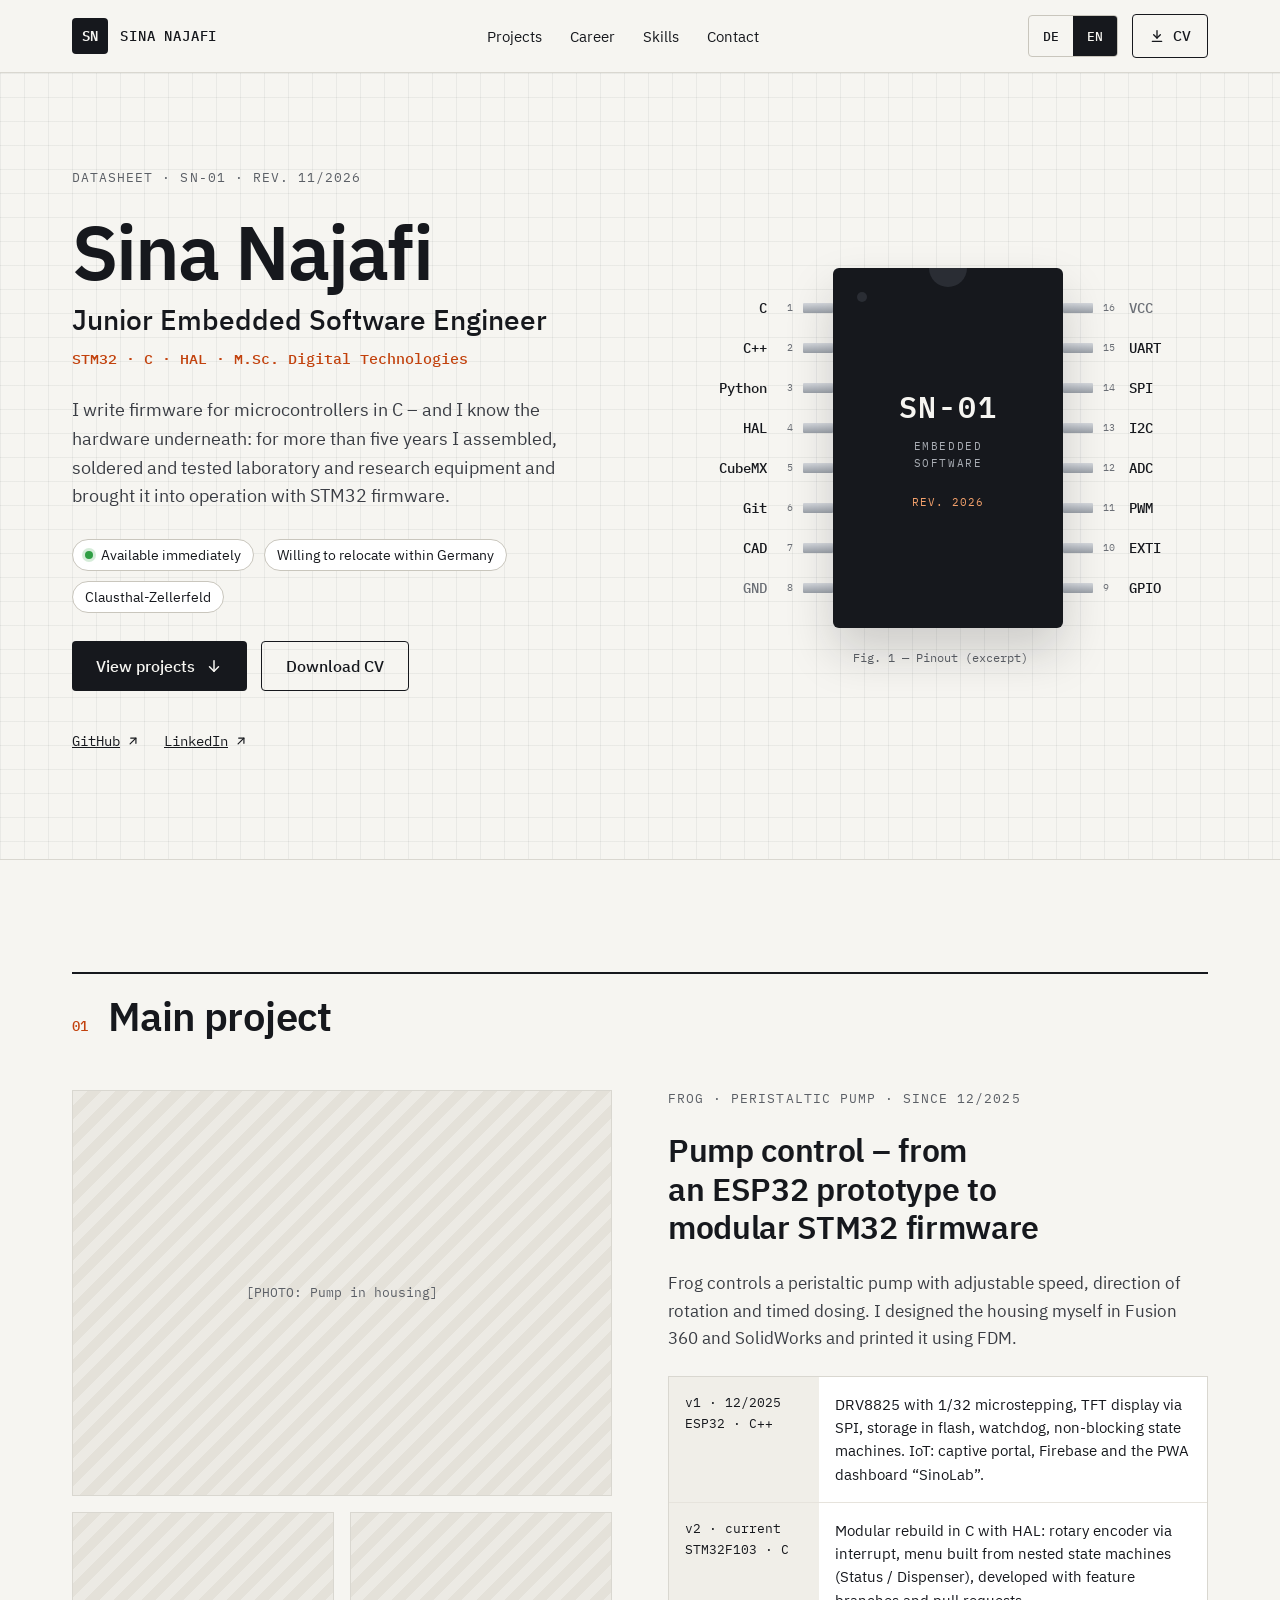
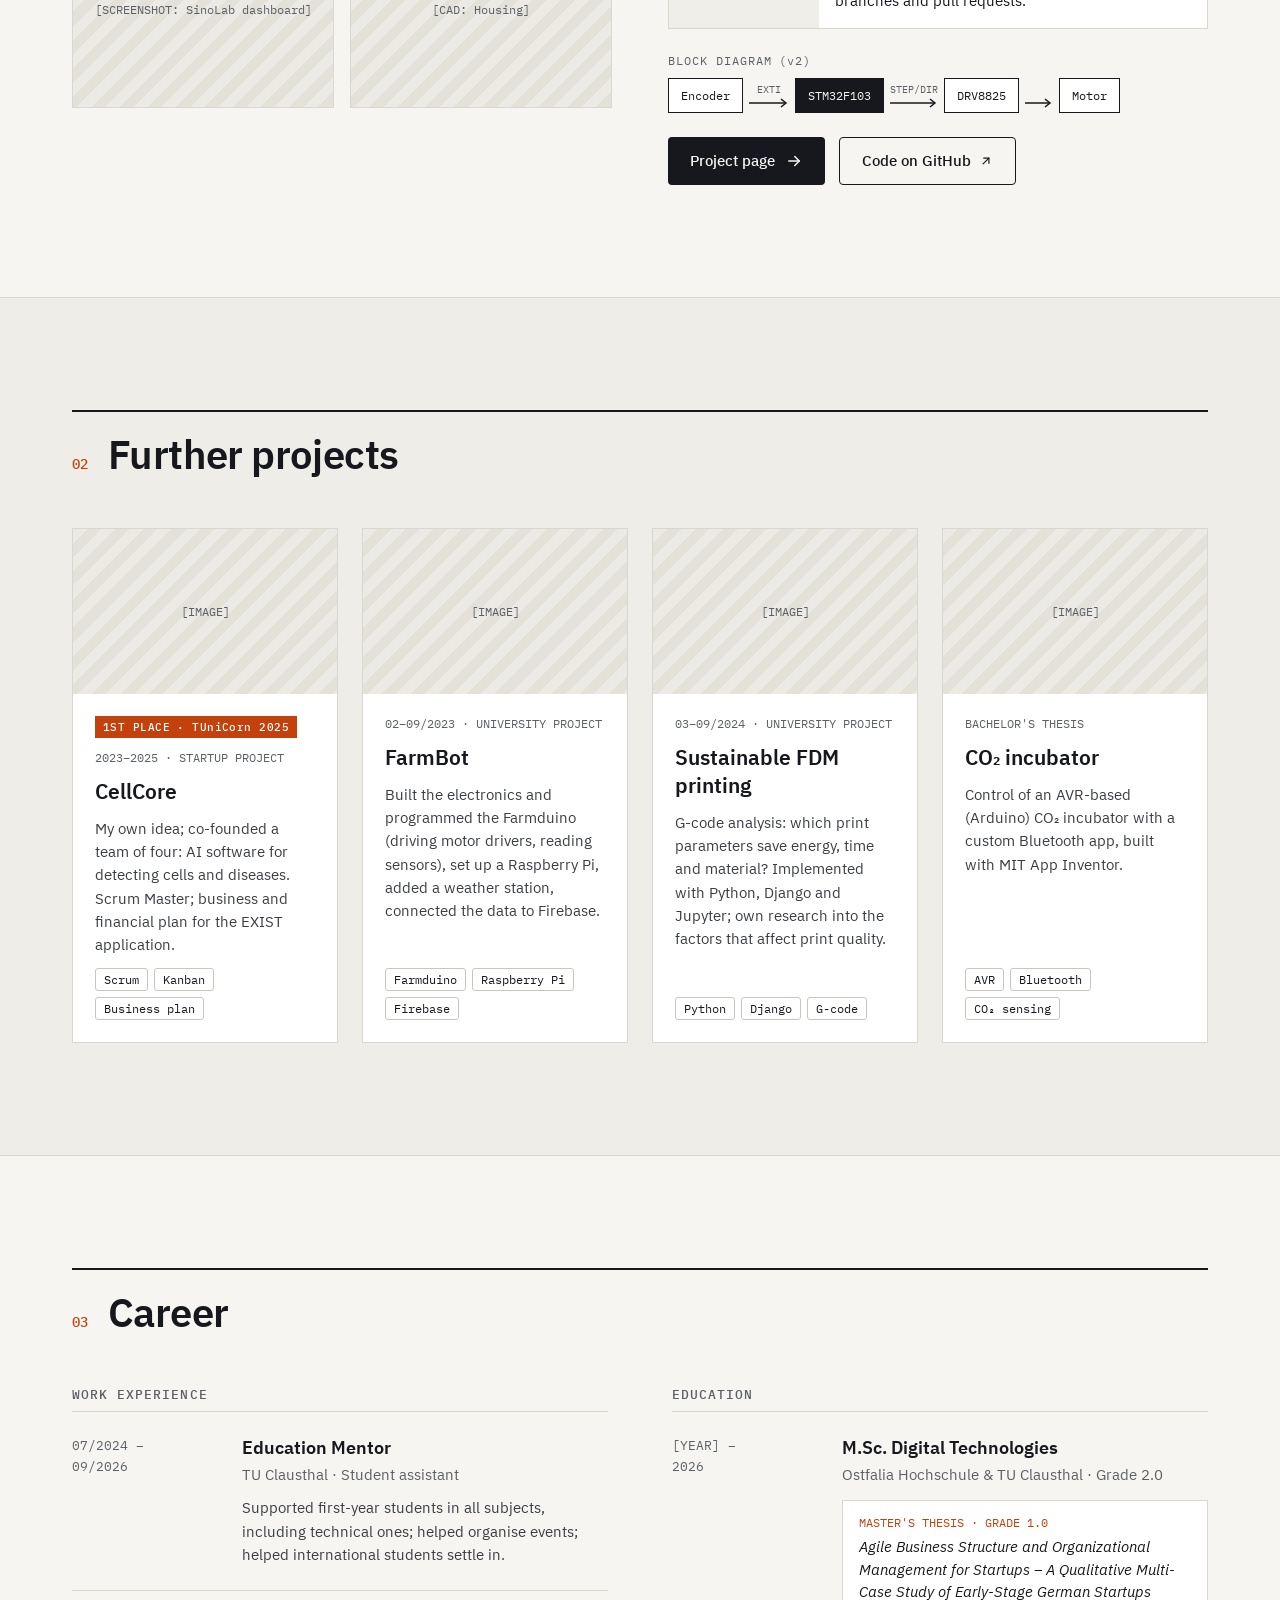
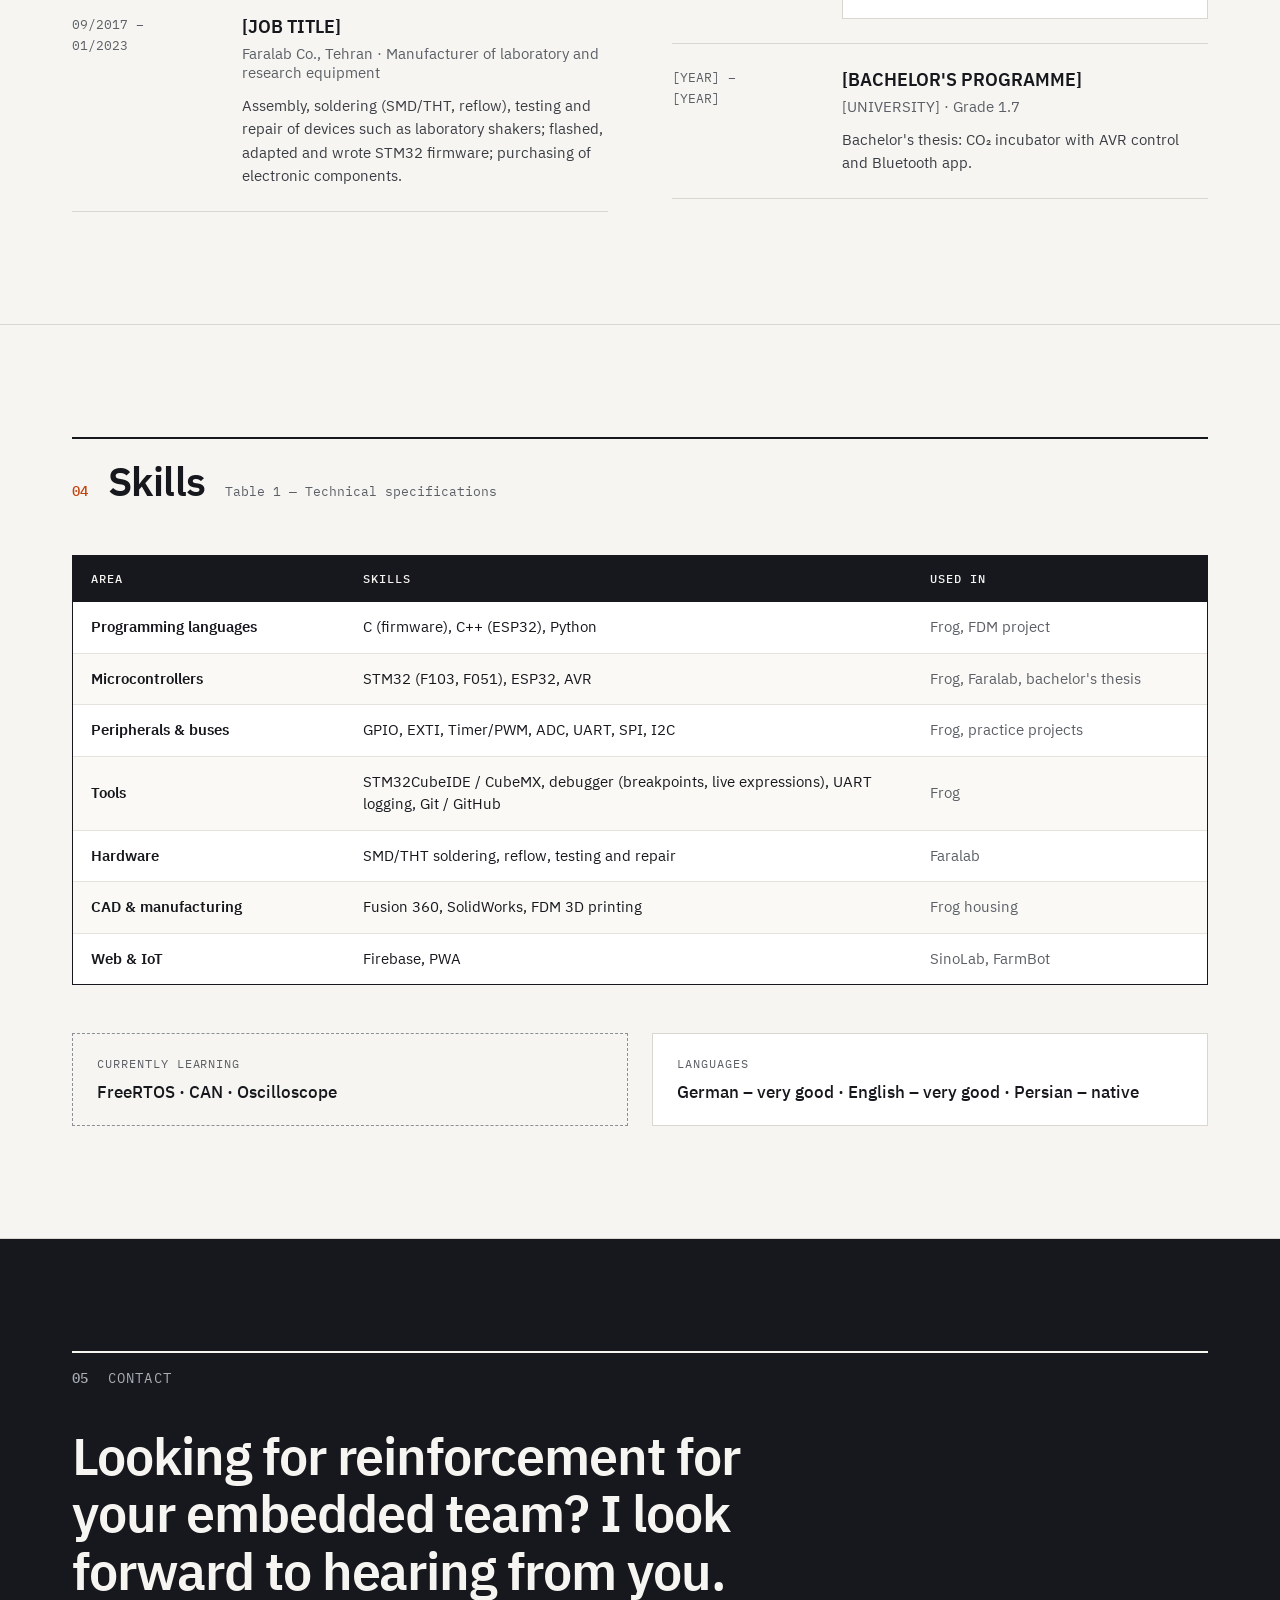
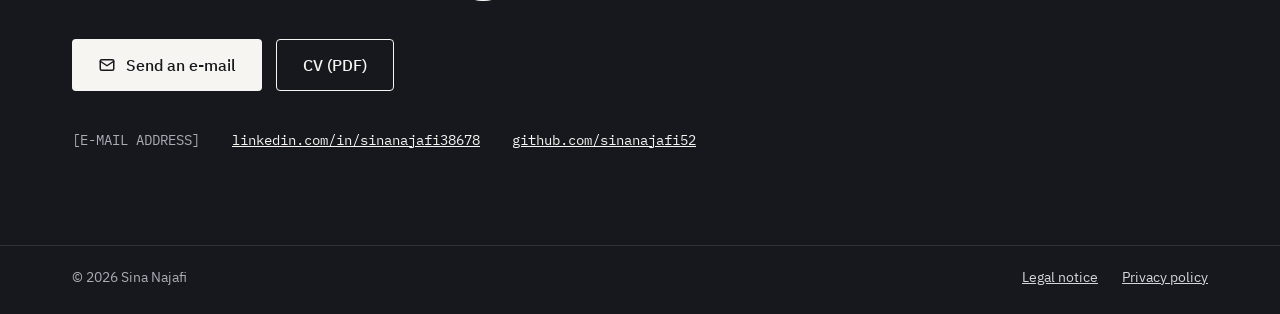
==== en/index.html @ 91f8c024 "Add English home page" ====
<!doctype html>
<html lang="en">
<head>
<meta charset="utf-8">
<meta name="viewport" content="width=device-width, initial-scale=1">
<title>Sina Najafi – Junior Embedded Software Engineer</title>
<meta name="description" content="Sina Najafi, Junior Embedded Software Engineer: firmware for STM32 microcontrollers in C, with more than five years of hands-on experience assembling, soldering and commissioning laboratory and research equipment.">

<!-- Language versions -->
<link rel="alternate" hreflang="de" href="../index.html">
<link rel="alternate" hreflang="en" href="index.html">
<link rel="alternate" hreflang="x-default" href="../index.html">

<!-- Preview when the link is shared (LinkedIn, messengers) -->
<meta property="og:type" content="website">
<meta property="og:locale" content="en_GB">
<meta property="og:locale:alternate" content="de_DE">
<meta property="og:title" content="Sina Najafi – Junior Embedded Software Engineer">
<meta property="og:description" content="Firmware for STM32 microcontrollers in C – and the hardware underneath.">

<link rel="icon" href="../assets/img/favicon.svg" type="image/svg+xml">
<link rel="preload" href="../assets/fonts/IBMPlexSans-Regular.woff2" as="font" type="font/woff2" crossorigin>
<link rel="preload" href="../assets/fonts/IBMPlexMono-Medium.woff2" as="font" type="font/woff2" crossorigin>
<link rel="stylesheet" href="../assets/css/style.css">
<script src="../assets/js/main.js" defer></script>
</head>
<body>

<a class="skip-link" href="#content">Skip to content</a>

<!-- ===================== HEADER ===================== -->
<header class="site-header">
  <div class="container site-header__inner">
    <a class="brand" href="#top">
      <span class="brand__mark" aria-hidden="true">SN</span>
      <span class="brand__name">SINA NAJAFI</span>
    </a>

    <nav class="main-nav" id="main-nav" aria-label="Main navigation">
      <a href="#projects">Projects</a>
      <a href="#career">Career</a>
      <a href="#skills">Skills</a>
      <a href="#contact">Contact</a>
      <a class="main-nav__cv" href="../assets/cv/Lebenslauf_Sina_Najafi.pdf" type="application/pdf">
        <svg aria-hidden="true" width="16" height="16" viewBox="0 0 24 24" fill="none" stroke="currentColor" stroke-width="2" stroke-linecap="round" stroke-linejoin="round"><path d="M12 4v11"/><path d="M7 10l5 5 5-5"/><path d="M5 20h14"/></svg>
        CV
      </a>
    </nav>

    <div class="header-actions">
      <div class="lang-switch" role="group" aria-label="Choose language">
        <a href="../index.html" hreflang="de" lang="de" aria-label="Sprache: Deutsch">DE</a>
        <a href="index.html" hreflang="en" lang="en" aria-current="page" aria-label="Language: English">EN</a>
      </div>
      <a class="btn btn--outline btn--sm header-cv" href="../assets/cv/Lebenslauf_Sina_Najafi.pdf" type="application/pdf">
        <svg aria-hidden="true" width="16" height="16" viewBox="0 0 24 24" fill="none" stroke="currentColor" stroke-width="2" stroke-linecap="round" stroke-linejoin="round"><path d="M12 4v11"/><path d="M7 10l5 5 5-5"/><path d="M5 20h14"/></svg>
        CV
      </a>
      <button class="menu-toggle" type="button" aria-expanded="false" aria-controls="main-nav" aria-label="Open menu" data-label-open="Open menu" data-label-close="Close menu">
        <svg class="icon-open" aria-hidden="true" width="20" height="20" viewBox="0 0 24 24" fill="none" stroke="currentColor" stroke-width="2" stroke-linecap="round"><path d="M4 7h16"/><path d="M4 12h16"/><path d="M4 17h16"/></svg>
        <svg class="icon-close" aria-hidden="true" width="20" height="20" viewBox="0 0 24 24" fill="none" stroke="currentColor" stroke-width="2" stroke-linecap="round"><path d="M6 6l12 12"/><path d="M18 6L6 18"/></svg>
      </button>
    </div>
  </div>
</header>

<main id="content">

<!-- ===================== HERO ===================== -->
<section class="hero paper-grid" id="top" aria-labelledby="hero-name">
  <div class="container hero__inner">
    <div class="hero__text">
      <p class="eyebrow">DATASHEET · SN-01 · REV. 11/2026</p>
      <div class="hero__titles">
        <h1 class="hero__name" id="hero-name">Sina Najafi</h1>
        <p class="hero__role">Junior Embedded Software Engineer</p>
        <p class="hero__stack">STM32 · C · HAL · M.Sc. Digital Technologies</p>
      </div>
      <p class="hero__lead">I write firmware for microcontrollers in C – and I know the hardware underneath: for more than five years I assembled, soldered and tested laboratory and research equipment and brought it into operation with STM32 firmware.</p>

      <ul class="pills">
        <li class="pill"><span class="status-dot" aria-hidden="true"></span>Available immediately</li>
        <li class="pill">Willing to relocate within Germany</li>
        <li class="pill pill--desktop">Clausthal-Zellerfeld</li>
      </ul>

      <div class="btn-row">
        <a class="btn btn--primary" href="#projects">
          View projects
          <svg aria-hidden="true" width="18" height="18" viewBox="0 0 24 24" fill="none" stroke="currentColor" stroke-width="2" stroke-linecap="round" stroke-linejoin="round"><path d="M12 5v14"/><path d="M6 13l6 6 6-6"/></svg>
        </a>
        <a class="btn btn--outline" href="../assets/cv/Lebenslauf_Sina_Najafi.pdf" type="application/pdf">Download CV</a>
      </div>

      <div class="social-links">
        <a href="https://github.com/sinanajafi52">
          GitHub
          <svg aria-hidden="true" width="14" height="14" viewBox="0 0 24 24" fill="none" stroke="currentColor" stroke-width="2" stroke-linecap="round" stroke-linejoin="round"><path d="M7 17L17 7"/><path d="M8 7h9v9"/></svg>
        </a>
        <a href="https://www.linkedin.com/in/sinanajafi38678">
          LinkedIn
          <svg aria-hidden="true" width="14" height="14" viewBox="0 0 24 24" fill="none" stroke="currentColor" stroke-width="2" stroke-linecap="round" stroke-linejoin="round"><path d="M7 17L17 7"/><path d="M8 7h9v9"/></svg>
        </a>
      </div>
    </div>

    <!-- Chip pinout: skills drawn as the pins of a 16-pin DIP chip.
         Left side pins 1-8 (top to bottom), right side pins 16-9 (top to bottom). -->
    <figure class="chip-figure">
      <div class="chip" role="img" aria-label="Skills shown as the pinout of a chip: C, C++, Python, HAL, CubeMX, Git, CAD as well as UART, SPI, I2C, ADC, PWM, EXTI, GPIO">
        <div class="chip__pins chip__pins--left">
          <div class="pin"><span class="pin__label">C</span><span class="pin__num">1</span><span class="pin__leg"></span></div>
          <div class="pin"><span class="pin__label">C++</span><span class="pin__num">2</span><span class="pin__leg"></span></div>
          <div class="pin"><span class="pin__label">Python</span><span class="pin__num">3</span><span class="pin__leg"></span></div>
          <div class="pin"><span class="pin__label">HAL</span><span class="pin__num">4</span><span class="pin__leg"></span></div>
          <div class="pin"><span class="pin__label">CubeMX</span><span class="pin__num">5</span><span class="pin__leg"></span></div>
          <div class="pin"><span class="pin__label">Git</span><span class="pin__num">6</span><span class="pin__leg"></span></div>
          <div class="pin"><span class="pin__label">CAD</span><span class="pin__num">7</span><span class="pin__leg"></span></div>
          <div class="pin"><span class="pin__label pin__label--power">GND</span><span class="pin__num">8</span><span class="pin__leg"></span></div>
        </div>

        <div class="chip__body">
          <span class="chip__notch"></span>
          <span class="chip__dot"></span>
          <span class="chip__name">SN-01</span>
          <span class="chip__sub">EMBEDDED<br>SOFTWARE</span>
          <span class="chip__rev">REV. 2026</span>
        </div>

        <div class="chip__pins chip__pins--right">
          <div class="pin"><span class="pin__leg"></span><span class="pin__num">16</span><span class="pin__label pin__label--power">VCC</span></div>
          <div class="pin"><span class="pin__leg"></span><span class="pin__num">15</span><span class="pin__label">UART</span></div>
          <div class="pin"><span class="pin__leg"></span><span class="pin__num">14</span><span class="pin__label">SPI</span></div>
          <div class="pin"><span class="pin__leg"></span><span class="pin__num">13</span><span class="pin__label">I2C</span></div>
          <div class="pin"><span class="pin__leg"></span><span class="pin__num">12</span><span class="pin__label">ADC</span></div>
          <div class="pin"><span class="pin__leg"></span><span class="pin__num">11</span><span class="pin__label">PWM</span></div>
          <div class="pin"><span class="pin__leg"></span><span class="pin__num">10</span><span class="pin__label">EXTI</span></div>
          <div class="pin"><span class="pin__leg"></span><span class="pin__num">9</span><span class="pin__label">GPIO</span></div>
        </div>
      </div>
      <figcaption>Fig. 1 — Pinout (excerpt)</figcaption>
    </figure>
  </div>
</section>

<!-- ===================== 01 MAIN PROJECT ===================== -->
<section class="section" id="projects" aria-labelledby="h-main-project">
  <div class="container section__inner">
    <div class="section-head">
      <span class="section-head__num">01</span>
      <h2 class="section-head__title" id="h-main-project">Main project</h2>
    </div>

    <div class="feature">
      <div class="feature__media">
        <!-- Replace with <img src="../assets/img/frog-front.jpg" alt="..."> when the photo exists -->
        <div class="placeholder feature__photo" role="img" aria-label="Placeholder for a photo of the pump in its 3D-printed housing">[PHOTO: Pump in housing]</div>
        <div class="feature__thumbs">
          <div class="placeholder feature__thumb" role="img" aria-label="Placeholder for a screenshot of the SinoLab dashboard">[SCREENSHOT: SinoLab dashboard]</div>
          <div class="placeholder feature__thumb" role="img" aria-label="Placeholder for a CAD rendering of the housing">[CAD: Housing]</div>
        </div>
      </div>

      <div class="feature__body">
        <p class="eyebrow">FROG · PERISTALTIC PUMP · SINCE 12/2025</p>
        <h3 class="feature__title">Pump control – from an ESP32 prototype to modular STM32 firmware</h3>
        <p class="feature__text">Frog controls a peristaltic pump with adjustable speed, direction of rotation and timed dosing. I designed the housing myself in Fusion 360 and SolidWorks and printed it using FDM.</p>

        <dl class="spec">
          <div class="spec__row">
            <dt>v1 · 12/2025<br>ESP32 · C++</dt>
            <dd>DRV8825 with 1/32 microstepping, TFT display via SPI, storage in flash, watchdog, non-blocking state machines. IoT: captive portal, Firebase and the PWA dashboard “SinoLab”.</dd>
          </div>
          <div class="spec__row">
            <dt>v2 · current<br>STM32F103 · C</dt>
            <dd>Modular rebuild in C with HAL: rotary encoder via interrupt, menu built from nested state machines (Status / Dispenser), developed with feature branches and pull requests.</dd>
          </div>
        </dl>

        <div class="block-diagram">
          <span class="block-diagram__label">BLOCK DIAGRAM (v2)</span>
          <div class="block-diagram__flow">
            <span class="block">Encoder</span>
            <span class="signal">EXTI<svg aria-hidden="true" width="40" height="10" viewBox="0 0 40 10"><path d="M0 5h36" stroke="#16181D" stroke-width="1.5"/><path d="M32 1l5 4-5 4" fill="none" stroke="#16181D" stroke-width="1.5"/></svg></span>
            <span class="block block--mcu">STM32F103</span>
            <span class="signal">STEP/DIR<svg aria-hidden="true" width="48" height="10" viewBox="0 0 48 10"><path d="M0 5h44" stroke="#16181D" stroke-width="1.5"/><path d="M40 1l5 4-5 4" fill="none" stroke="#16181D" stroke-width="1.5"/></svg></span>
            <span class="block">DRV8825</span>
            <span class="signal">&#160;<svg aria-hidden="true" width="28" height="10" viewBox="0 0 28 10"><path d="M0 5h24" stroke="#16181D" stroke-width="1.5"/><path d="M20 1l5 4-5 4" fill="none" stroke="#16181D" stroke-width="1.5"/></svg></span>
            <span class="block">Motor</span>
          </div>
        </div>

        <div class="btn-row">
          <a class="btn btn--primary btn--md" href="projects/frog.html">
            Project page
            <svg aria-hidden="true" width="18" height="18" viewBox="0 0 24 24" fill="none" stroke="currentColor" stroke-width="2" stroke-linecap="round" stroke-linejoin="round"><path d="M5 12h14"/><path d="M13 6l6 6-6 6"/></svg>
          </a>
          <a class="btn btn--outline btn--md" href="https://github.com/sinanajafi52">
            Code on GitHub
            <svg aria-hidden="true" width="14" height="14" viewBox="0 0 24 24" fill="none" stroke="currentColor" stroke-width="2" stroke-linecap="round" stroke-linejoin="round"><path d="M7 17L17 7"/><path d="M8 7h9v9"/></svg>
          </a>
        </div>
      </div>
    </div>
  </div>
</section>

<!-- ===================== 02 FURTHER PROJECTS ===================== -->
<section class="section section--alt" id="further-projects" aria-labelledby="h-further">
  <div class="container section__inner">
    <div class="section-head">
      <span class="section-head__num">02</span>
      <h2 class="section-head__title" id="h-further">Further projects</h2>
    </div>

    <div class="cards">
      <article class="card">
        <div class="placeholder card__img" role="img" aria-label="Placeholder for an image of CellCore">[IMAGE]</div>
        <div class="card__body">
          <span class="badge">1ST PLACE · TUniCorn 2025</span>
          <span class="card__meta">2023–2025 · STARTUP PROJECT</span>
          <h3 class="card__title">CellCore</h3>
          <p class="card__text">My own idea; co-founded a team of four: AI software for detecting cells and diseases. Scrum Master; business and financial plan for the EXIST application.</p>
          <ul class="tags">
            <li class="tag">Scrum</li>
            <li class="tag">Kanban</li>
            <li class="tag">Business plan</li>
          </ul>
        </div>
      </article>

      <article class="card">
        <div class="placeholder card__img" role="img" aria-label="Placeholder for an image of FarmBot">[IMAGE]</div>
        <div class="card__body">
          <span class="card__meta">02–09/2023 · UNIVERSITY PROJECT</span>
          <h3 class="card__title">FarmBot</h3>
          <p class="card__text">Built the electronics and programmed the Farmduino (driving motor drivers, reading sensors), set up a Raspberry Pi, added a weather station, connected the data to Firebase.</p>
          <ul class="tags">
            <li class="tag">Farmduino</li>
            <li class="tag">Raspberry Pi</li>
            <li class="tag">Firebase</li>
          </ul>
        </div>
      </article>

      <article class="card">
        <div class="placeholder card__img" role="img" aria-label="Placeholder for an image of the FDM project">[IMAGE]</div>
        <div class="card__body">
          <span class="card__meta">03–09/2024 · UNIVERSITY PROJECT</span>
          <h3 class="card__title">Sustainable FDM printing</h3>
          <p class="card__text">G-code analysis: which print parameters save energy, time and material? Implemented with Python, Django and Jupyter; own research into the factors that affect print quality.</p>
          <ul class="tags">
            <li class="tag">Python</li>
            <li class="tag">Django</li>
            <li class="tag">G-code</li>
          </ul>
        </div>
      </article>

      <article class="card">
        <div class="placeholder card__img" role="img" aria-label="Placeholder for an image of the CO2 incubator">[IMAGE]</div>
        <div class="card__body">
          <span class="card__meta">BACHELOR'S THESIS</span>
          <h3 class="card__title">CO₂ incubator</h3>
          <p class="card__text">Control of an AVR-based (Arduino) CO₂ incubator with a custom Bluetooth app, built with MIT App Inventor.</p>
          <ul class="tags">
            <li class="tag">AVR</li>
            <li class="tag">Bluetooth</li>
            <li class="tag">CO₂ sensing</li>
          </ul>
        </div>
      </article>
    </div>
  </div>
</section>

<!-- ===================== 03 CAREER ===================== -->
<section class="section" id="career" aria-labelledby="h-career">
  <div class="container section__inner">
    <div class="section-head">
      <span class="section-head__num">03</span>
      <h2 class="section-head__title" id="h-career">Career</h2>
    </div>

    <div class="cv-grid">
      <div class="cv-col">
        <h3 class="cv-col__title">WORK EXPERIENCE</h3>

        <div class="cv-entry">
          <span class="cv-entry__date">07/2024 –<br>09/2026</span>
          <div class="cv-entry__body">
            <h4 class="cv-entry__title">Education Mentor</h4>
            <span class="cv-entry__org">TU Clausthal · Student assistant</span>
            <p class="cv-entry__text">Supported first-year students in all subjects, including technical ones; helped organise events; helped international students settle in.</p>
          </div>
        </div>

        <div class="cv-entry">
          <span class="cv-entry__date">09/2017 –<br>01/2023</span>
          <div class="cv-entry__body">
            <h4 class="cv-entry__title">[JOB TITLE]</h4>
            <span class="cv-entry__org">Faralab Co., Tehran · Manufacturer of laboratory and research equipment</span>
            <p class="cv-entry__text">Assembly, soldering (SMD/THT, reflow), testing and repair of devices such as laboratory shakers; flashed, adapted and wrote STM32 firmware; purchasing of electronic components.</p>
          </div>
        </div>
      </div>

      <div class="cv-col">
        <h3 class="cv-col__title">EDUCATION</h3>

        <div class="cv-entry">
          <span class="cv-entry__date">[YEAR] –<br>2026</span>
          <div class="cv-entry__body">
            <h4 class="cv-entry__title">M.Sc. Digital Technologies</h4>
            <span class="cv-entry__org">Ostfalia Hochschule &amp; TU Clausthal · Grade 2.0</span>
            <div class="thesis">
              <span class="thesis__label">MASTER'S THESIS · GRADE 1.0</span>
              <span class="thesis__title">Agile Business Structure and Organizational Management for Startups – A Qualitative Multi-Case Study of Early-Stage German Startups</span>
            </div>
          </div>
        </div>

        <div class="cv-entry">
          <span class="cv-entry__date">[YEAR] –<br>[YEAR]</span>
          <div class="cv-entry__body">
            <h4 class="cv-entry__title">[BACHELOR'S PROGRAMME]</h4>
            <span class="cv-entry__org">[UNIVERSITY] · Grade 1.7</span>
            <p class="cv-entry__text">Bachelor's thesis: CO₂ incubator with AVR control and Bluetooth app.</p>
          </div>
        </div>
      </div>
    </div>
  </div>
</section>

<!-- ===================== 04 SKILLS ===================== -->
<section class="section" id="skills" aria-labelledby="h-skills">
  <div class="container section__inner">
    <div class="section-head">
      <span class="section-head__num">04</span>
      <h2 class="section-head__title" id="h-skills">Skills</h2>
      <span class="section-head__note">Table 1 — Technical specifications</span>
    </div>

    <!-- tabindex lets keyboard users scroll the table sideways on phones -->
    <div class="table-wrap" role="region" aria-labelledby="h-skills" tabindex="0">
      <table class="data-table skills-table">
        <thead>
          <tr>
            <th scope="col" class="col-area">AREA</th>
            <th scope="col">SKILLS</th>
            <th scope="col" class="col-where">USED IN</th>
          </tr>
        </thead>
        <tbody>
          <tr>
            <th scope="row">Programming languages</th>
            <td>C (firmware), C++ (ESP32), Python</td>
            <td>Frog, FDM project</td>
          </tr>
          <tr>
            <th scope="row">Microcontrollers</th>
            <td>STM32 (F103, F051), ESP32, AVR</td>
            <td>Frog, Faralab, bachelor's thesis</td>
          </tr>
          <tr>
            <th scope="row">Peripherals &amp; buses</th>
            <td>GPIO, EXTI, Timer/PWM, ADC, UART, SPI, I2C</td>
            <td>Frog, practice projects</td>
          </tr>
          <tr>
            <th scope="row">Tools</th>
            <td>STM32CubeIDE / CubeMX, debugger (breakpoints, live expressions), UART logging, Git / GitHub</td>
            <td>Frog</td>
          </tr>
          <tr>
            <th scope="row">Hardware</th>
            <td>SMD/THT soldering, reflow, testing and repair</td>
            <td>Faralab</td>
          </tr>
          <tr>
            <th scope="row">CAD &amp; manufacturing</th>
            <td>Fusion 360, SolidWorks, FDM 3D printing</td>
            <td>Frog housing</td>
          </tr>
          <tr>
            <th scope="row">Web &amp; IoT</th>
            <td>Firebase, PWA</td>
            <td>SinoLab, FarmBot</td>
          </tr>
        </tbody>
      </table>
    </div>

    <div class="info-grid">
      <div class="info-box info-box--dashed">
        <span class="info-box__label">CURRENTLY LEARNING</span>
        <span class="info-box__value">FreeRTOS · CAN · Oscilloscope</span>
      </div>
      <div class="info-box info-box--solid">
        <span class="info-box__label">LANGUAGES</span>
        <span class="info-box__value">German – very good · English – very good · Persian – native</span>
      </div>
    </div>
  </div>
</section>

<!-- ===================== 05 CONTACT ===================== -->
<section class="contact" id="contact" aria-labelledby="h-contact">
  <div class="container contact__inner">
    <div class="contact__head">
      <span class="contact__num">05</span>
      <span class="contact__label">CONTACT</span>
    </div>
    <h2 class="contact__title" id="h-contact">Looking for reinforcement for your embedded team? I look forward to hearing from you.</h2>

    <div class="btn-row">
      <!-- TODO: replace "#" with "mailto:" + e-mail address once Sina provides it -->
      <a class="btn btn--light btn--lg" href="#">
        <svg aria-hidden="true" width="18" height="18" viewBox="0 0 24 24" fill="none" stroke="currentColor" stroke-width="2" stroke-linecap="round" stroke-linejoin="round"><rect x="3" y="5" width="18" height="14" rx="2"/><path d="M3 7l9 6 9-6"/></svg>
        Send an e-mail
      </a>
      <a class="btn btn--outline-light btn--lg" href="../assets/cv/Lebenslauf_Sina_Najafi.pdf" type="application/pdf">CV (PDF)</a>
    </div>

    <div class="contact__links">
      <span>[E-MAIL ADDRESS]</span>
      <a href="https://www.linkedin.com/in/sinanajafi38678">linkedin.com/in/sinanajafi38678</a>
      <a href="https://github.com/sinanajafi52">github.com/sinanajafi52</a>
    </div>
  </div>
</section>

</main>

<!-- ===================== FOOTER ===================== -->
<footer class="site-footer">
  <div class="container site-footer__inner">
    <span>© 2026 Sina Najafi</span>
    <div class="site-footer__links">
      <a href="../impressum.html" hreflang="de">Legal notice</a>
      <a href="../datenschutz.html" hreflang="de">Privacy policy</a>
    </div>
  </div>
</footer>

</body>
</html>
---- assets/css/style.css ----
/* ==========================================================================
   Sina Najafi – Portfolio
   One stylesheet for the whole site. Concept: "Datenblatt" (technical datasheet).

   Contents
   1. Fonts (self-hosted IBM Plex)
   2. Design tokens (colors, fonts, sizes)
   3. Base styles
   4. Layout helpers
   5. Buttons, pills, tags
   6. Header + navigation + mobile menu
   7. Hero + chip pinout
   8. Section header
   9. Main project (Hauptprojekt)
   10. Project cards (Weitere Projekte)
   11. Career (Werdegang)
   12. Skills (Kenntnisse)
   13. Contact + footer
   14. Project page (Frog)
   15. Responsive: tablet (<= 760px) and phone (<= 600px)
   ========================================================================== */


/* 1. Fonts ---------------------------------------------------------------- */
/* Files live in /assets/fonts (IBM Plex, SIL Open Font License).
   Self-hosted on purpose: no request goes to Google (GDPR). */

@font-face { font-family: "IBM Plex Sans"; font-style: normal; font-weight: 400; font-display: swap;
  src: url("../fonts/IBMPlexSans-Regular.woff2") format("woff2"); }
@font-face { font-family: "IBM Plex Sans"; font-style: italic; font-weight: 400; font-display: swap;
  src: url("../fonts/IBMPlexSans-Italic.woff2") format("woff2"); }
@font-face { font-family: "IBM Plex Sans"; font-style: normal; font-weight: 500; font-display: swap;
  src: url("../fonts/IBMPlexSans-Medium.woff2") format("woff2"); }
@font-face { font-family: "IBM Plex Sans"; font-style: normal; font-weight: 600; font-display: swap;
  src: url("../fonts/IBMPlexSans-SemiBold.woff2") format("woff2"); }
@font-face { font-family: "IBM Plex Sans"; font-style: normal; font-weight: 700; font-display: swap;
  src: url("../fonts/IBMPlexSans-Bold.woff2") format("woff2"); }

@font-face { font-family: "IBM Plex Mono"; font-style: normal; font-weight: 400; font-display: swap;
  src: url("../fonts/IBMPlexMono-Regular.woff2") format("woff2"); }
@font-face { font-family: "IBM Plex Mono"; font-style: normal; font-weight: 500; font-display: swap;
  src: url("../fonts/IBMPlexMono-Medium.woff2") format("woff2"); }
@font-face { font-family: "IBM Plex Mono"; font-style: normal; font-weight: 600; font-display: swap;
  src: url("../fonts/IBMPlexMono-SemiBold.woff2") format("woff2"); }


/* 2. Design tokens -------------------------------------------------------- */

:root {
  /* Main palette (from PROJECT.md) */
  --paper:   #F6F5F1;  /* page background */
  --surface: #EFEDE7;  /* alternating section background */
  --white:   #FFFFFF;  /* cards, tables */
  --ink:     #16181D;  /* text, dark sections, primary button */
  --text-2:  #3A3D44;  /* body copy */
  --muted:   #5B5F66;  /* labels, meta */
  --line:    #D9D7D0;  /* hairlines */
  --line-2:  #C9C6BD;  /* tag / chip borders */
  --accent:  #C2410C;  /* section numbers, award badge, mono subline */
  --led:     #2F9E44;  /* "available" status dot */

  /* Extra shades used in single places of the reference design */
  --pin-grey:     #6B6F76;  /* chip pin numbers, GND / VCC labels */
  --chip-detail:  #2A2D34;  /* chip notch + pin-1 dot */
  --chip-rev:     #F2A06B;  /* "REV. 2026" on the chip */
  --on-dark-2:    #A9ADB4;  /* muted text on dark backgrounds */
  --on-dark-link: #D4D6DA;  /* footer links */
  --dark-line:    #2E3138;  /* hairline on dark background */
  --row-line:     #E6E3DC;  /* lines inside tables */
  --row-alt:      #FAF9F6;  /* every second table row */
  --cell-label:   #F0EEE8;  /* label column of the Frog spec table */
  --dashed:       #8C8F96;  /* dashed "in training" box */
  --stripe-1:     #ECEAE4;  /* image placeholder stripes */
  --stripe-2:     #E4E1D9;

  /* Fonts */
  --font-sans: "IBM Plex Sans", "Helvetica Neue", Arial, sans-serif;
  --font-mono: "IBM Plex Mono", ui-monospace, Menlo, monospace;

  /* Layout */
  --content-max: 1200px;
  --gutter: 32px;          /* side padding (20px on phones) */
  --section-pad: 112px;    /* vertical section padding */
  --section-gap: 48px;     /* space between section header and content */
  --radius: 4px;
}


/* 3. Base ----------------------------------------------------------------- */

*,
*::before,
*::after { box-sizing: border-box; }

html { -webkit-text-size-adjust: 100%; }

body {
  margin: 0;
  background: var(--paper);
  color: var(--ink);
  font-family: var(--font-sans);
  overflow-wrap: break-word;   /* long words wrap instead of overflowing on very small phones */
}

/* Footer stays at the bottom of the window, even on short pages (Impressum) */
body { display: flex; flex-direction: column; min-height: 100vh; }
main { flex: 1 0 auto; }

h1, h2, h3, h4, p, figure, dl, dd { margin: 0; }

a { color: var(--ink); }
a:hover { color: var(--accent); }

/* Visible keyboard focus everywhere */
:focus-visible {
  outline: 2px solid var(--accent);
  outline-offset: 2px;
}

/* Hidden visually, still read by screen readers */
.visually-hidden {
  position: absolute !important;
  width: 1px; height: 1px;
  padding: 0; margin: -1px;
  overflow: hidden; clip: rect(0 0 0 0);
  white-space: nowrap; border: 0;
}

/* "Skip to content" link: appears only when focused with the keyboard */
.skip-link {
  position: absolute;
  left: 16px; top: -100px;
  z-index: 100;
  padding: 12px 16px;
  background: var(--ink);
  color: var(--paper);
  font-size: 15px;
  border-radius: var(--radius);
}
.skip-link:focus { top: 12px; color: var(--paper); }

.mono { font-family: var(--font-mono); }


/* 4. Layout helpers ------------------------------------------------------- */

.container {
  max-width: var(--content-max);
  margin: 0 auto;
  padding-left: var(--gutter);
  padding-right: var(--gutter);
}

/* 24px graph-paper grid (hero background) */
.paper-grid {
  background-image:
    linear-gradient(rgba(22, 24, 29, .055) 1px, transparent 1px),
    linear-gradient(90deg, rgba(22, 24, 29, .055) 1px, transparent 1px);
  background-size: 24px 24px;
}

/* Striped image placeholder – stays until real photos exist */
.placeholder {
  display: flex;
  align-items: center;
  justify-content: center;
  text-align: center;
  background-image: repeating-linear-gradient(135deg, var(--stripe-1) 0 10px, var(--stripe-2) 10px 20px);
  font-family: var(--font-mono);
  font-size: 13px;
  color: var(--muted);
}

/* Small label above content, e.g. "DATENBLATT · SN-01 · REV. 11/2026" */
.eyebrow {
  font-family: var(--font-mono);
  font-size: 13px;
  letter-spacing: 0.08em;
  color: var(--muted);
}


/* 5. Buttons, pills, tags ------------------------------------------------- */

.btn {
  display: inline-flex;
  align-items: center;
  gap: 10px;
  min-height: 50px;
  padding: 0 24px;
  border: 0;
  border-radius: var(--radius);
  text-decoration: none;
  font-size: 16px;
  font-weight: 500;
}

/* Dark filled button */
.btn--primary { background: var(--ink); color: var(--paper); }
.btn--primary:hover { color: var(--paper); }

/* Outlined button */
.btn--outline { border: 1px solid var(--ink); background: transparent; }

/* Sizes */
.btn--sm { min-height: 44px; padding: 0 16px; gap: 8px; font-size: 14px; }  /* header */
.btn--md { min-height: 48px; padding: 0 22px; font-size: 15px; }            /* project */
.btn--lg { min-height: 52px; padding: 0 26px; font-size: 16px; }            /* contact */
.btn--md.btn--outline { gap: 8px; }

/* Buttons on the dark contact section */
.btn--light { background: var(--paper); color: var(--ink); }
.btn--light:hover { color: var(--ink); }
.btn--outline-light { border: 1px solid var(--paper); color: var(--paper); }
.btn--outline-light:hover { color: var(--paper); }

.btn-row { display: flex; flex-wrap: wrap; gap: 14px; }

/* Rounded status pills in the hero */
.pills { display: flex; flex-wrap: wrap; gap: 10px; margin: 0; padding: 0; list-style: none; }
.pill {
  display: inline-flex;
  align-items: center;
  gap: 8px;
  padding: 6px 12px;
  border: 1px solid var(--line-2);
  border-radius: 999px;
  background: var(--white);
  font-size: 14px;
}
.status-dot {
  width: 8px; height: 8px;
  border-radius: 50%;
  background: var(--led);
  box-shadow: 0 0 0 3px rgba(47, 158, 68, 0.2);
}

/* Small technology tags on cards */
.tags { display: flex; flex-wrap: wrap; gap: 6px; margin: auto 0 0; padding: 0; list-style: none; }
.tag {
  padding: 3px 8px;
  border: 1px solid var(--line-2);
  border-radius: 3px;
  font-family: var(--font-mono);
  font-size: 12px;
}


/* 6. Header + navigation -------------------------------------------------- */

.site-header {
  position: relative;
  border-bottom: 1px solid var(--line);
  background: var(--paper);
}
.site-header__inner {
  display: flex;
  align-items: center;
  justify-content: space-between;
  gap: 20px;
  flex-wrap: wrap;
  padding-top: 14px;
  padding-bottom: 14px;
}

/* Logo: "SN" square + name */
.brand {
  display: flex;
  align-items: center;
  gap: 12px;
  min-height: 44px;
  text-decoration: none;
  color: var(--ink);
}
.brand__mark {
  display: inline-flex;
  align-items: center;
  justify-content: center;
  width: 36px; height: 36px;
  background: var(--ink);
  color: var(--paper);
  border-radius: var(--radius);
  font-family: var(--font-mono);
  font-size: 14px;
  font-weight: 600;
}
.brand__name {
  font-family: var(--font-mono);
  font-size: 14px;
  font-weight: 500;
  letter-spacing: 0.06em;
}

.main-nav {
  display: flex;
  align-items: center;
  gap: 28px;
  flex-wrap: wrap;
  font-size: 15px;
}
.main-nav a { text-decoration: none; }
.main-nav__cv { display: none; }   /* only shown inside the mobile menu */

.header-actions { display: flex; align-items: center; gap: 14px; }

/* DE / EN switch: two plain links to the other language version */
.lang-switch {
  display: flex;
  border: 1px solid var(--line-2);
  border-radius: var(--radius);
  overflow: hidden;
}
.lang-switch a {
  display: inline-flex;
  align-items: center;
  justify-content: center;
  min-width: 44px;
  min-height: 40px;
  background: transparent;
  color: var(--ink);
  text-decoration: none;
  font-family: var(--font-mono);
  font-size: 13px;
  font-weight: 500;
}
.lang-switch a[aria-current="page"] { background: var(--ink); color: var(--paper); }

/* Menu button: hidden on desktop, see section 15 */
.menu-toggle {
  display: none;
  align-items: center;
  justify-content: center;
  width: 44px; height: 44px;
  padding: 0;
  border: 1px solid var(--ink);
  border-radius: var(--radius);
  background: transparent;
  color: var(--ink);
  cursor: pointer;
}
.menu-toggle .icon-close { display: none; }
.menu-toggle[aria-expanded="true"] .icon-open { display: none; }
.menu-toggle[aria-expanded="true"] .icon-close { display: block; }


/* 7. Hero + chip pinout --------------------------------------------------- */

.hero { border-bottom: 1px solid var(--line); }
.hero__inner {
  display: grid;
  grid-template-columns: repeat(auto-fit, minmax(min(460px, 100%), 1fr));
  gap: 64px;
  align-items: center;
  padding-top: 96px;
  padding-bottom: 96px;
}
.hero__text { display: flex; flex-direction: column; gap: 28px; }
.hero__titles { display: flex; flex-direction: column; gap: 12px; }
.hero__name {
  font-size: 76px;
  line-height: 1;
  letter-spacing: -0.025em;
  font-weight: 600;
}
.hero__role { font-size: 28px; line-height: 1.25; font-weight: 500; }
.hero__stack {
  font-family: var(--font-mono);
  font-size: 15px;
  font-weight: 500;
  color: var(--accent);
}
.hero__lead {
  max-width: 540px;
  font-size: 18px;
  line-height: 1.6;
  color: var(--text-2);
  text-wrap: pretty;
}

/* GitHub / LinkedIn text links */
.social-links {
  display: flex;
  flex-wrap: wrap;
  gap: 24px;
  font-family: var(--font-mono);
  font-size: 14px;
}
.social-links a { display: inline-flex; align-items: center; gap: 6px; min-height: 44px; }

/* Chip: [left pins] [body] [right pins] */
.chip-figure {
  display: flex;
  flex-direction: column;
  align-items: center;
  gap: 22px;
}
.chip { display: flex; align-items: stretch; }

.chip__pins {
  display: flex;
  flex-direction: column;
  justify-content: space-around;
  height: 360px;
  padding: 20px 0;
}
.pin {
  display: flex;
  align-items: center;
  gap: 10px;
  height: 20px;
}
.chip__pins--left .pin { justify-content: flex-end; }

.pin__label {
  font-family: var(--font-mono);
  font-size: 14px;
  font-weight: 500;
  color: var(--ink);
}
.pin__label--power { color: var(--pin-grey); }   /* GND, VCC */

.pin__num {
  width: 16px;
  font-family: var(--font-mono);
  font-size: 10px;
  color: var(--pin-grey);
}
.chip__pins--left .pin__num { text-align: right; }

.pin__leg {
  width: 30px; height: 10px;
  border-radius: 1px;
  background: linear-gradient(#D6D9DE, #9AA0A8);
}

.chip__body {
  position: relative;
  display: flex;
  flex-direction: column;
  align-items: center;
  justify-content: center;
  gap: 12px;
  width: 230px;
  height: 360px;
  background: var(--ink);
  border-radius: 6px;
  box-shadow: 0 24px 48px rgba(22, 24, 29, 0.18);
  color: var(--paper);
}
.chip__notch {
  position: absolute;
  top: 0; left: 50%;
  transform: translateX(-50%);
  width: 38px; height: 19px;
  border-radius: 0 0 19px 19px;
  background: var(--chip-detail);
}
.chip__dot {
  position: absolute;
  top: 24px; left: 24px;
  width: 10px; height: 10px;
  border-radius: 50%;
  background: var(--chip-detail);
}
.chip__name {
  font-family: var(--font-mono);
  font-size: 30px;
  font-weight: 600;
  letter-spacing: 0.06em;
}
.chip__sub {
  font-family: var(--font-mono);
  font-size: 11px;
  letter-spacing: 0.14em;
  line-height: 1.6;
  text-align: center;
  color: var(--on-dark-2);
}
.chip__rev {
  margin-top: 10px;
  font-family: var(--font-mono);
  font-size: 11px;
  letter-spacing: 0.1em;
  color: var(--chip-rev);
}
.chip-figure figcaption {
  font-family: var(--font-mono);
  font-size: 12px;
  color: var(--muted);
}


/* 8. Sections + section header -------------------------------------------- */

.section { border-bottom: 1px solid var(--line); }
.section--alt { background: var(--surface); }
.section__inner {
  display: flex;
  flex-direction: column;
  gap: var(--section-gap);
  padding-top: var(--section-pad);
  padding-bottom: var(--section-pad);
}

/* 2px rule, orange number, title */
.section-head {
  display: flex;
  align-items: baseline;
  gap: 20px;
  flex-wrap: wrap;
  padding-top: 16px;
  border-top: 2px solid var(--ink);
}
.section-head__num {
  font-family: var(--font-mono);
  font-size: 14px;
  font-weight: 500;
  color: var(--accent);
}
.section-head__title {
  font-size: 40px;
  font-weight: 600;
  letter-spacing: -0.015em;
}
.section-head__note {
  font-family: var(--font-mono);
  font-size: 13px;
  color: var(--muted);
}


/* 9. Main project (Hauptprojekt) ------------------------------------------ */

.feature {
  display: grid;
  grid-template-columns: repeat(auto-fit, minmax(min(500px, 100%), 1fr));
  gap: 56px;
  align-items: start;
}
.feature__media { display: flex; flex-direction: column; gap: 16px; }
.feature__photo { box-sizing: content-box; aspect-ratio: 4 / 3; border: 1px solid var(--line); }
.feature__thumbs { display: grid; grid-template-columns: repeat(2, minmax(0, 1fr)); gap: 16px; }
.feature__thumb {
  aspect-ratio: 4 / 3;
  padding: 8px;
  border: 1px solid var(--line);
  font-size: 12px;
}

.feature__body { display: flex; flex-direction: column; gap: 24px; }
.feature__title {
  font-size: 32px;
  line-height: 1.2;
  font-weight: 600;
  letter-spacing: -0.01em;
  text-wrap: balance;
}
.feature__text {
  font-size: 17px;
  line-height: 1.6;
  color: var(--text-2);
  text-wrap: pretty;
}

/* Version table v1 / v2 */
.spec { border: 1px solid var(--line); background: var(--white); }
.spec__row {
  display: grid;
  grid-template-columns: minmax(110px, 150px) minmax(0, 1fr);
  border-bottom: 1px solid var(--row-line);
}
.spec__row:last-child { border-bottom: 0; }
.spec__row dt {
  padding: 16px;
  background: var(--cell-label);
  font-family: var(--font-mono);
  font-size: 13px;
  line-height: 1.6;
}
.spec__row dd { padding: 16px; font-size: 15px; line-height: 1.55; }

/* Block diagram: Encoder -> STM32F103 -> DRV8825 -> Motor */
.block-diagram { display: flex; flex-direction: column; gap: 10px; }
.block-diagram__label {
  font-family: var(--font-mono);
  font-size: 12px;
  letter-spacing: 0.08em;
  color: var(--muted);
}
.block-diagram__flow {
  display: flex;
  align-items: center;
  flex-wrap: wrap;
  gap: 6px;
  font-family: var(--font-mono);
  font-size: 12px;
}
.block {
  padding: 9px 12px;
  border: 1px solid var(--ink);
  background: var(--white);
}
.block--mcu { background: var(--ink); color: var(--paper); }
.signal {
  display: flex;
  flex-direction: column;
  align-items: center;
  gap: 2px;
  color: var(--muted);
  font-size: 10px;
}


/* 10. Project cards ------------------------------------------------------- */

.cards {
  display: grid;
  grid-template-columns: repeat(auto-fit, minmax(min(250px, 100%), 1fr));
  gap: 24px;
}
.card {
  display: flex;
  flex-direction: column;
  background: var(--white);
  border: 1px solid var(--line);
}
.card__img { aspect-ratio: 16 / 10; font-size: 12px; }
.card__body {
  display: flex;
  flex-direction: column;
  gap: 12px;
  flex-grow: 1;
  padding: 22px;
}
.badge {
  align-self: flex-start;
  padding: 4px 8px;
  background: var(--accent);
  color: var(--white);
  font-family: var(--font-mono);
  font-size: 11px;
  font-weight: 500;
  letter-spacing: 0.04em;
}
.card__meta { font-family: var(--font-mono); font-size: 12px; color: var(--muted); }
.card__title { font-size: 21px; font-weight: 600; }
.card__text { font-size: 15px; line-height: 1.55; color: var(--text-2); }


/* 11. Career (Werdegang) -------------------------------------------------- */

.cv-grid {
  display: grid;
  grid-template-columns: repeat(auto-fit, minmax(min(480px, 100%), 1fr));
  gap: 64px;
}
.cv-col { display: flex; flex-direction: column; }
.cv-col__title {
  margin-bottom: 8px;
  font-family: var(--font-mono);
  font-size: 13px;
  font-weight: 500;
  letter-spacing: 0.08em;
  color: var(--muted);
}
.cv-entry {
  display: grid;
  grid-template-columns: minmax(120px, 150px) minmax(0, 1fr);
  gap: 20px;
  padding: 24px 0;
  border-top: 1px solid var(--line);
}
.cv-entry:last-child { border-bottom: 1px solid var(--line); }
.cv-entry__date {
  font-family: var(--font-mono);
  font-size: 13px;
  line-height: 1.6;
  color: var(--muted);
}
.cv-entry__body { display: flex; flex-direction: column; gap: 6px; }
.cv-entry__title { font-size: 18px; font-weight: 600; }
.cv-entry__org { font-size: 15px; color: var(--muted); }
.cv-entry__text {
  margin-top: 6px;
  font-size: 15px;
  line-height: 1.55;
  color: var(--text-2);
}

/* Master thesis box */
.thesis {
  display: flex;
  flex-direction: column;
  gap: 6px;
  margin-top: 10px;
  padding: 14px 16px;
  background: var(--white);
  border: 1px solid var(--line);
}
.thesis__label { font-family: var(--font-mono); font-size: 12px; color: var(--accent); }
.thesis__title { font-size: 15px; line-height: 1.5; font-style: italic; }


/* 12. Skills (Kenntnisse) ------------------------------------------------- */

/* Data tables (also used on the Frog page).
   The table scrolls sideways on small screens instead of squeezing */
.table-wrap {
  overflow-x: auto;
  border: 1px solid var(--ink);
  background: var(--white);
}
.data-table {
  width: 100%;
  min-width: 640px;
  border-collapse: collapse;
  font-size: 15px;
  line-height: 1.5;
}
.data-table th,
.data-table td { padding: 14px 18px; text-align: left; }

.data-table thead tr { background: var(--ink); color: var(--paper); }
.data-table thead th {
  font-family: var(--font-mono);
  font-size: 12px;
  font-weight: 500;
  letter-spacing: 0.08em;
}
.skills-table .col-area  { width: 24%; }
.skills-table .col-where { width: 26%; }

.data-table tbody tr { border-bottom: 1px solid var(--row-line); }
.data-table tbody tr:nth-child(even) { background: var(--row-alt); }
.data-table tbody tr:last-child { border-bottom: 0; }
.data-table tbody th { font-weight: 600; }
.skills-table tbody td:last-child { color: var(--muted); }

.info-grid {
  display: grid;
  grid-template-columns: repeat(auto-fit, minmax(min(320px, 100%), 1fr));
  gap: 24px;
}
.info-box {
  display: flex;
  flex-direction: column;
  gap: 10px;
  padding: 22px 24px;
}
.info-box--dashed { border: 1px dashed var(--dashed); }
.info-box--solid { border: 1px solid var(--line); background: var(--white); }
.info-box__label {
  font-family: var(--font-mono);
  font-size: 12px;
  letter-spacing: 0.08em;
  color: var(--muted);
}
.info-box__value { font-size: 17px; font-weight: 500; }


/* 13. Contact + footer ---------------------------------------------------- */

.contact { background: var(--ink); color: var(--paper); }
.contact :focus-visible,
.site-footer :focus-visible { outline-color: var(--chip-rev); }

.contact__inner {
  display: flex;
  flex-direction: column;
  gap: 40px;
  padding-top: 112px;
  padding-bottom: 96px;
}
.contact__head {
  display: flex;
  align-items: baseline;
  gap: 20px;
  padding-top: 16px;
  border-top: 2px solid var(--paper);
  font-family: var(--font-mono);
  font-size: 14px;
  color: var(--on-dark-2);
}
.contact__num { font-weight: 500; }
.contact__label { letter-spacing: 0.08em; }
.contact__title {
  max-width: 820px;
  font-size: 52px;
  line-height: 1.1;
  font-weight: 600;
  letter-spacing: -0.02em;
  text-wrap: balance;
}
.contact__links {
  display: flex;
  flex-wrap: wrap;
  gap: 32px;
  font-family: var(--font-mono);
  font-size: 14px;
  color: var(--on-dark-2);
}
.contact__links a,
.contact__links a:hover { color: var(--paper); }

.site-footer { background: var(--ink); border-top: 1px solid var(--dark-line); }
.site-footer__inner {
  display: flex;
  flex-wrap: wrap;
  justify-content: space-between;
  gap: 16px;
  padding-top: 22px;
  padding-bottom: 22px;
  font-size: 14px;
  color: var(--on-dark-2);
}
.site-footer__links { display: flex; gap: 24px; }
.site-footer__links a { min-height: 24px; color: var(--on-dark-link); }
.site-footer__links a:hover { color: var(--paper); }


/* 14. Project page (projekte/frog.html) ----------------------------------- */

/* Project hero: back link, title, lead, GitHub button */
.project-hero { border-bottom: 1px solid var(--line); }
.project-hero__inner {
  display: flex;
  flex-direction: column;
  gap: 24px;
  padding-top: 56px;
  padding-bottom: 64px;
}
.back-link {
  align-self: flex-start;
  display: inline-flex;
  align-items: center;
  gap: 8px;
  min-height: 44px;
  font-family: var(--font-mono);
  font-size: 13px;
  text-decoration: none;
}
.project-hero__title {
  font-size: 88px;
  line-height: 0.95;
  letter-spacing: -0.03em;
  font-weight: 600;
}
.project-hero__lead {
  max-width: 760px;
  font-size: 24px;
  line-height: 1.4;
  font-weight: 500;
  text-wrap: balance;
}
.project-hero .btn { gap: 8px; }

/* Strip with four key facts (white band under the hero) */
.facts { border-bottom: 1px solid var(--line); background: var(--white); }
.facts__inner {
  display: grid;
  grid-template-columns: repeat(auto-fit, minmax(min(240px, 100%), 1fr));
}
.fact {
  display: flex;
  flex-direction: column;
  gap: 6px;
  padding: 24px;
  border-right: 1px solid var(--row-line);
}
.fact:first-child { padding-left: 0; }
.fact:last-child { border-right: 0; }
.fact__label,
.label-xs {
  font-family: var(--font-mono);
  font-size: 11px;
  letter-spacing: 0.1em;
  color: var(--muted);
}
.fact__value { font-size: 17px; font-weight: 600; }

/* Sections of the project page */
.psection { border-top: 1px solid var(--line); }
.psection--alt { background: var(--surface); }
.psection__inner {
  display: flex;
  flex-direction: column;
  gap: 36px;
  padding-top: 72px;
  padding-bottom: 72px;
}
.section-head--sm .section-head__title { font-size: 32px; letter-spacing: -0.01em; }

.caption {
  font-family: var(--font-mono);
  font-size: 12px;
  color: var(--muted);
}

/* Overview: big photo, "Worum es geht", "Meine Rolle" */
.overview__inner {
  display: flex;
  flex-direction: column;
  gap: 56px;
  padding-top: 72px;
  padding-bottom: 72px;
}
.project-photo { box-sizing: content-box; aspect-ratio: 16 / 7; border: 1px solid var(--line); }
.overview {
  display: grid;
  grid-template-columns: repeat(auto-fit, minmax(min(420px, 100%), 1fr));
  gap: 56px;
}
.overview__col { display: flex; flex-direction: column; gap: 14px; }
.overview__title { font-size: 28px; font-weight: 600; letter-spacing: -0.01em; }
.overview__text {
  font-size: 17px;
  line-height: 1.65;
  color: var(--text-2);
  text-wrap: pretty;
}
.role-list { display: flex; flex-direction: column; border-top: 1px solid var(--line); }
.role-list > div {
  display: grid;
  grid-template-columns: 130px minmax(0, 1fr);
  gap: 16px;
  padding: 12px 0;
  border-bottom: 1px solid var(--row-line);
  font-size: 15px;
}
.role-list dt {
  padding-top: 2px;
  font-family: var(--font-mono);
  font-size: 12px;
  color: var(--muted);
}

/* 01 System architecture diagram */
.arch {
  display: flex;
  align-items: center;
  justify-content: safe center;   /* "safe": nothing gets cut off when it scrolls */
  flex-wrap: nowrap;
  padding: 40px 24px;
  background: var(--white);
  border: 1px solid var(--line);
  overflow-x: auto;
}
.arch svg { flex-shrink: 0; }
.arch-box {
  display: flex;
  flex-direction: column;
  gap: 4px;
  padding: 14px 18px;
  border: 1.5px solid var(--ink);
  background: var(--white);
}
.arch-box--input { gap: 6px; padding: 18px 20px; min-width: 190px; }
.arch-box--wide { min-width: 150px; }
.arch-box__name { font-size: 16px; font-weight: 600; }
.arch-box--input .arch-box__name { font-size: 17px; }
.arch-box__detail {
  font-family: var(--font-mono);
  font-size: 12px;
  line-height: 1.6;
  color: var(--text-2);
}
.arch-mcu {
  display: flex;
  flex-direction: column;
  gap: 10px;
  min-width: 250px;
  padding: 22px 24px;
  background: var(--ink);
  color: var(--paper);
}
.arch-mcu .label-xs { color: var(--on-dark-2); }
.arch-mcu__name { font-family: var(--font-mono); font-size: 22px; font-weight: 600; }
.arch-mcu__stack { font-family: var(--font-mono); font-size: 12px; color: var(--on-dark-link); }
.arch-mcu__tasks {
  display: flex;
  flex-direction: column;
  gap: 6px;
  margin: 6px 0 0;
  padding: 12px 0 0;
  list-style: none;
  border-top: 1px solid var(--text-2);
  font-size: 14px;
  line-height: 1.4;
}
.arch-signals { display: flex; flex-direction: column; gap: 56px; flex-shrink: 0; }
.arch-signal {
  display: flex;
  flex-direction: column;
  align-items: center;
  gap: 2px;
  font-family: var(--font-mono);
  font-size: 11px;
  color: var(--muted);
}
.arch-outputs { display: flex; flex-direction: column; gap: 20px; }
.arch-row { display: flex; align-items: center; }
.arch-outputs > .arch-box { align-self: flex-start; }

/* 02 Menu state machine */
.fsm { display: flex; flex-direction: column; align-items: stretch; }
.fsm__root {
  align-self: center;
  display: flex;
  flex-direction: column;
  align-items: center;
  gap: 4px;
  padding: 14px 28px;
  background: var(--ink);
  color: var(--paper);
}
.fsm__root-title {
  font-family: var(--font-mono);
  font-size: 16px;
  font-weight: 600;
  letter-spacing: 0.06em;
}
.fsm__root-sub { font-size: 13px; color: var(--on-dark-link); }
.fsm__stem { align-self: center; width: 1.5px; height: 28px; background: var(--ink); }
.fsm__bar { margin: 0 16.667%; border-top: 1.5px solid var(--ink); }
.fsm__branches {
  display: grid;
  grid-template-columns: repeat(3, minmax(0, 1fr));
  gap: 32px;
}
.fsm__branch { display: flex; flex-direction: column; align-items: center; gap: 10px; }
.fsm__branch::before {     /* short vertical line from the bar to the state */
  content: "";
  width: 1.5px;
  height: 24px;
  background: var(--ink);
}
.fsm__state {
  width: 100%;
  max-width: 280px;
  padding: 12px 16px;
  border: 1.5px solid var(--ink);
  background: var(--white);
  text-align: center;
  font-family: var(--font-mono);
  font-size: 15px;
  font-weight: 600;
}
.fsm__options {
  display: flex;
  flex-direction: column;
  gap: 8px;
  width: 100%;
  max-width: 280px;
  margin: 0;
  padding: 0;
  list-style: none;
}
.fsm__options li {
  padding: 10px 14px;
  border: 1px solid var(--line-2);
  background: var(--row-alt);
  font-family: var(--font-mono);
  font-size: 13px;
}
.fsm__options .fsm__action { border-color: var(--ink); background: var(--white); }

/* 03 Comparison table */
.compare-table .col-feature { width: 22%; }

/* 04 Problems solved */
.cases {
  display: grid;
  grid-template-columns: repeat(auto-fit, minmax(min(320px, 100%), 1fr));
  gap: 24px;
}
.case {
  display: flex;
  flex-direction: column;
  gap: 16px;
  padding: 26px;
  background: var(--white);
  border: 1px solid var(--line);
}
.case__num { font-family: var(--font-mono); font-size: 13px; font-weight: 500; color: var(--accent); }
.case__title { font-size: 21px; font-weight: 600; }
.case__part { display: flex; flex-direction: column; gap: 4px; }
.case__part p { font-size: 15px; line-height: 1.55; color: var(--text-2); }

/* Gallery */
.gallery-section { border-top: 1px solid var(--line); }
.gallery-section__inner {
  display: flex;
  flex-direction: column;
  gap: 24px;
  padding-bottom: 72px;
}
.gallery-section__title {
  padding-top: 48px;
  font-family: var(--font-mono);
  font-size: 13px;
  font-weight: 500;
  letter-spacing: 0.08em;
  color: var(--muted);
}
.gallery {
  display: grid;
  grid-template-columns: repeat(auto-fit, minmax(min(300px, 100%), 1fr));
  gap: 20px;
}
.gallery__item { box-sizing: content-box; aspect-ratio: 4 / 3; border: 1px solid var(--line); font-size: 12px; }

/* Dark band: back to all projects / next project */
.project-nav { background: var(--ink); color: var(--paper); }
.project-nav :focus-visible { outline-color: var(--chip-rev); }
.project-nav__inner {
  display: flex;
  flex-wrap: wrap;
  justify-content: space-between;
  align-items: center;
  gap: 24px;
  padding-top: 48px;
  padding-bottom: 48px;
}
.project-nav a,
.project-nav a:hover { color: var(--paper); text-decoration: none; }
.project-nav__back {
  display: inline-flex;
  align-items: center;
  gap: 10px;
  min-height: 48px;
  font-size: 16px;
}
.project-nav__next {
  display: inline-flex;
  flex-direction: column;
  align-items: flex-end;
  gap: 4px;
  min-height: 48px;
}
.project-nav__next-label {
  font-family: var(--font-mono);
  font-size: 12px;
  letter-spacing: 0.08em;
  color: var(--on-dark-2);
}
.project-nav__next-title { font-size: 22px; font-weight: 600; }


/* 15. Responsive ---------------------------------------------------------- */

/* Tablet and phone: navigation collapses into the menu button */
@media (max-width: 760px) {
  .menu-toggle { display: inline-flex; }
  .header-actions { gap: 8px; }
  .header-cv { display: none; }

  /* Only the link to the other language is shown, as a square button */
  .lang-switch { border: 0; overflow: visible; }
  .lang-switch a[aria-current="page"] { display: none; }
  .lang-switch a {
    min-height: 44px;
    border: 1px solid var(--line-2);
    border-radius: var(--radius);
    font-weight: 400;
  }

  /* Menu panel, opened by assets/js/main.js */
  .main-nav { display: none; }
  .main-nav.is-open {
    position: absolute;
    top: 100%;
    left: 0;
    right: 0;
    z-index: 20;
    display: flex;
    flex-direction: column;
    align-items: stretch;
    gap: 0;
    padding: 4px var(--gutter) 16px;
    background: var(--paper);
    border-bottom: 1px solid var(--line);
    box-shadow: 0 12px 24px rgba(22, 24, 29, 0.08);
    font-size: 17px;
  }
  .main-nav.is-open a {
    display: flex;
    align-items: center;
    min-height: 52px;
    border-bottom: 1px solid var(--line);
  }
  .main-nav.is-open .main-nav__cv {
    gap: 8px;
    border-bottom: 0;
    font-family: var(--font-mono);
    font-size: 14px;
    font-weight: 500;
  }
}

/* Phone (design reference: design/reference/mobile.html, 390px) */
@media (max-width: 600px) {
  :root {
    --gutter: 20px;
    --section-pad: 48px;
    --section-gap: 22px;
  }

  /* Header */
  .site-header__inner { padding-top: 10px; padding-bottom: 10px; }
  .brand { gap: 10px; }
  .brand__mark { width: 32px; height: 32px; font-size: 13px; }
  .brand__name { font-size: 13px; }

  /* Hero */
  .hero__inner { gap: 22px; padding-top: 36px; padding-bottom: 40px; }
  .hero__text { gap: 22px; }
  .hero .eyebrow { font-size: 12px; }
  .hero__titles { gap: 10px; }
  .hero__name { font-size: 46px; }
  .hero__role { font-size: 21px; line-height: 1.3; }
  .hero__stack { font-size: 13px; }
  .hero__lead { font-size: 16px; }
  .pills { gap: 8px; }
  .pill { font-size: 13px; }
  .pill--desktop { display: none; }
  .hero .btn-row { flex-direction: column; gap: 10px; }
  .hero .btn { justify-content: center; }
  .hero .btn--outline { min-height: 52px; }   /* as in mobile.html */
  .hero .social-links { display: none; }

  /* Chip: smaller version, without pin numbers and revision line */
  .chip-figure { gap: 14px; }
  .chip-figure figcaption { font-size: 11px; }
  .chip__pins { height: 250px; padding: 14px 0; }
  .pin { gap: 6px; height: 16px; }
  .pin__label { font-size: 12px; }
  .pin__num { display: none; }
  .pin__leg { width: 20px; height: 8px; }
  .chip__body {
    gap: 8px;
    width: 140px;
    height: 250px;
    border-radius: 5px;
    box-shadow: 0 16px 32px rgba(22, 24, 29, 0.18);
  }
  .chip__notch { width: 28px; height: 14px; border-radius: 0 0 14px 14px; }
  .chip__dot { top: 16px; left: 16px; width: 8px; height: 8px; }
  .chip__name { font-size: 22px; }
  .chip__sub { font-size: 10px; }
  .chip__rev { display: none; }

  /* Section header */
  .section-head { gap: 14px; padding-top: 12px; }
  .section-head__num { font-size: 13px; }
  .section-head__title { font-size: 28px; }

  /* Main project */
  .feature { gap: 22px; }
  .feature__body { gap: 22px; }
  .feature__photo { font-size: 12px; }
  .feature .eyebrow { font-size: 12px; }
  .feature__title { font-size: 24px; line-height: 1.25; }
  .feature__text { font-size: 16px; }
  .feature .btn-row { flex-direction: column; gap: 10px; }
  .feature .btn { justify-content: center; min-height: 50px; font-size: 16px; }

  /* Contact */
  .contact__inner { padding-top: 48px; padding-bottom: 48px; }
  .contact__title { font-size: 32px; }

  /* Project page */
  .project-hero__title { font-size: 52px; }
  .arch { zoom: 0.55; }

  /* Facts strip: stacked rows with a line between them */
  .fact { padding: 16px 0; border-right: 0; border-bottom: 1px solid var(--row-line); }
  .fact:last-child { border-bottom: 0; }

  /* Menu diagram: the three states are listed below each other */
  .fsm__bar { display: none; }
  .fsm__branches { grid-template-columns: minmax(0, 1fr); gap: 0; }
  .fsm__branch { padding-bottom: 8px; }
}
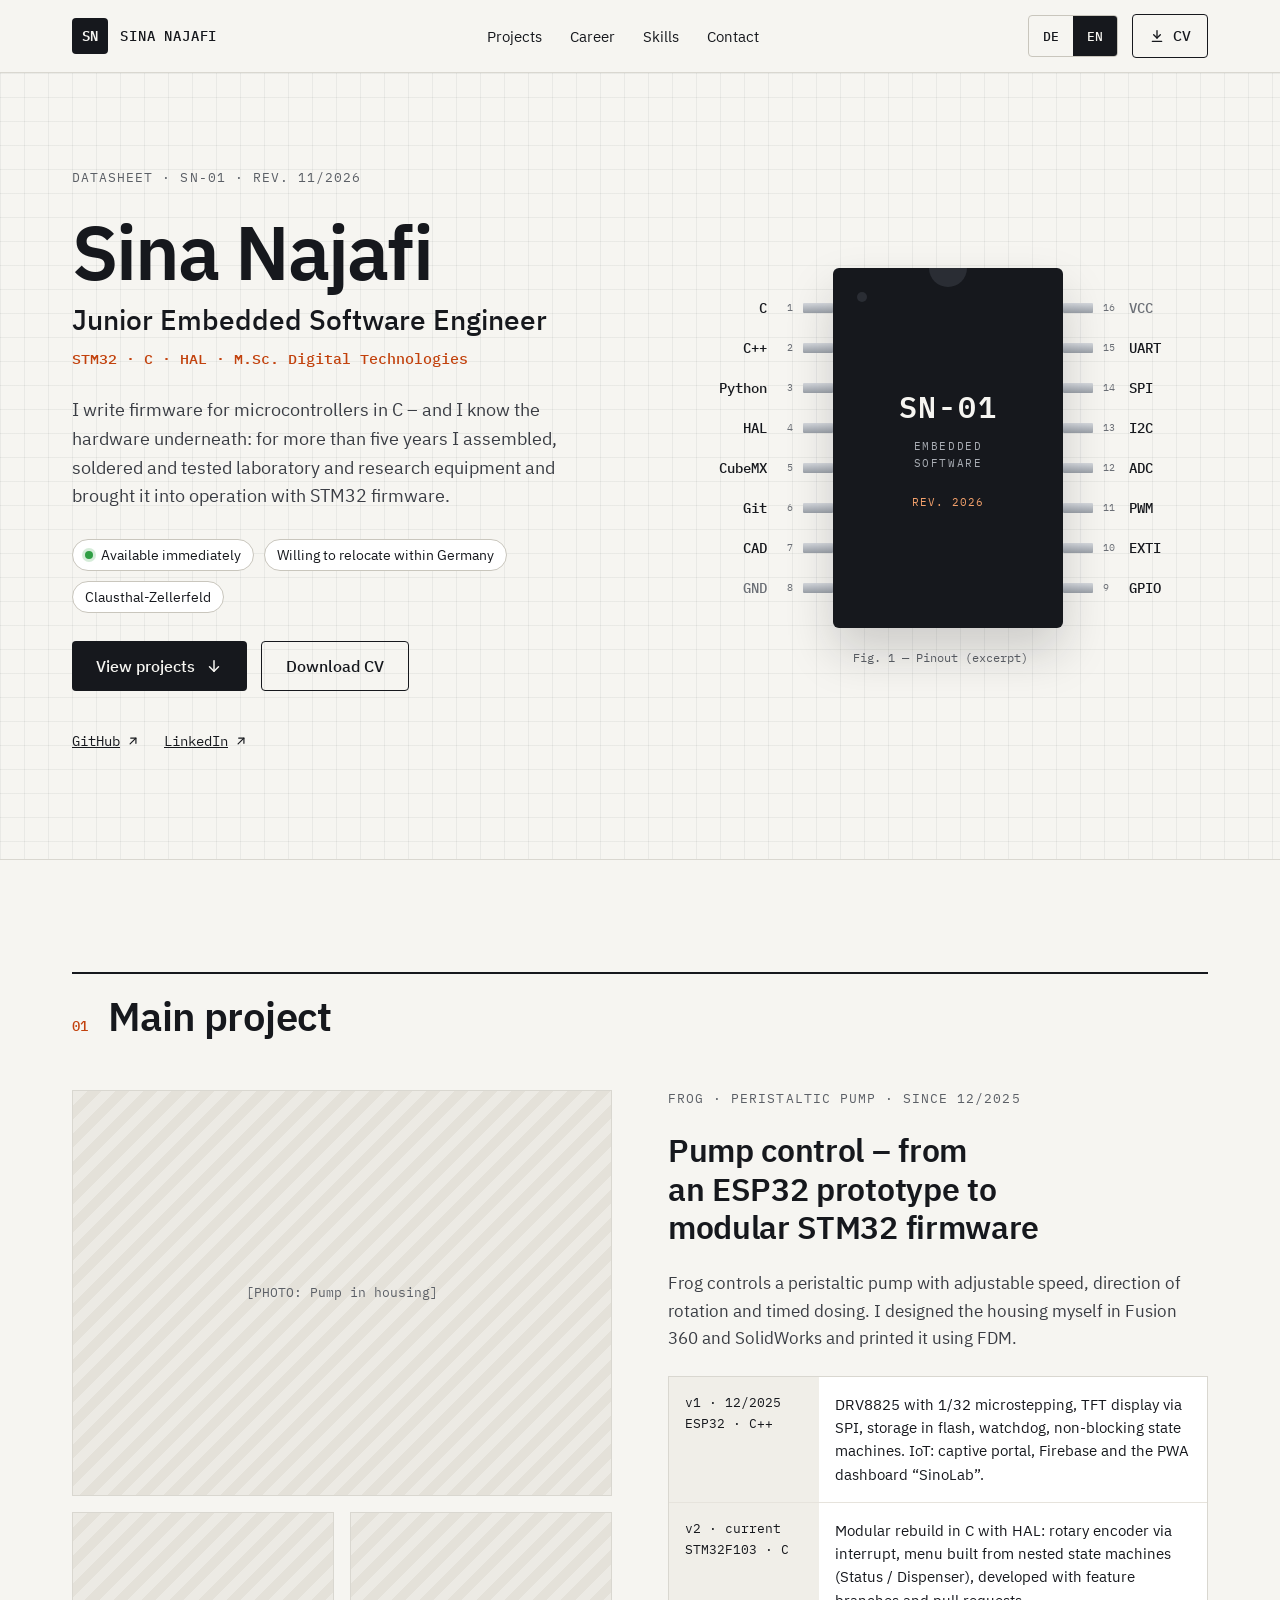
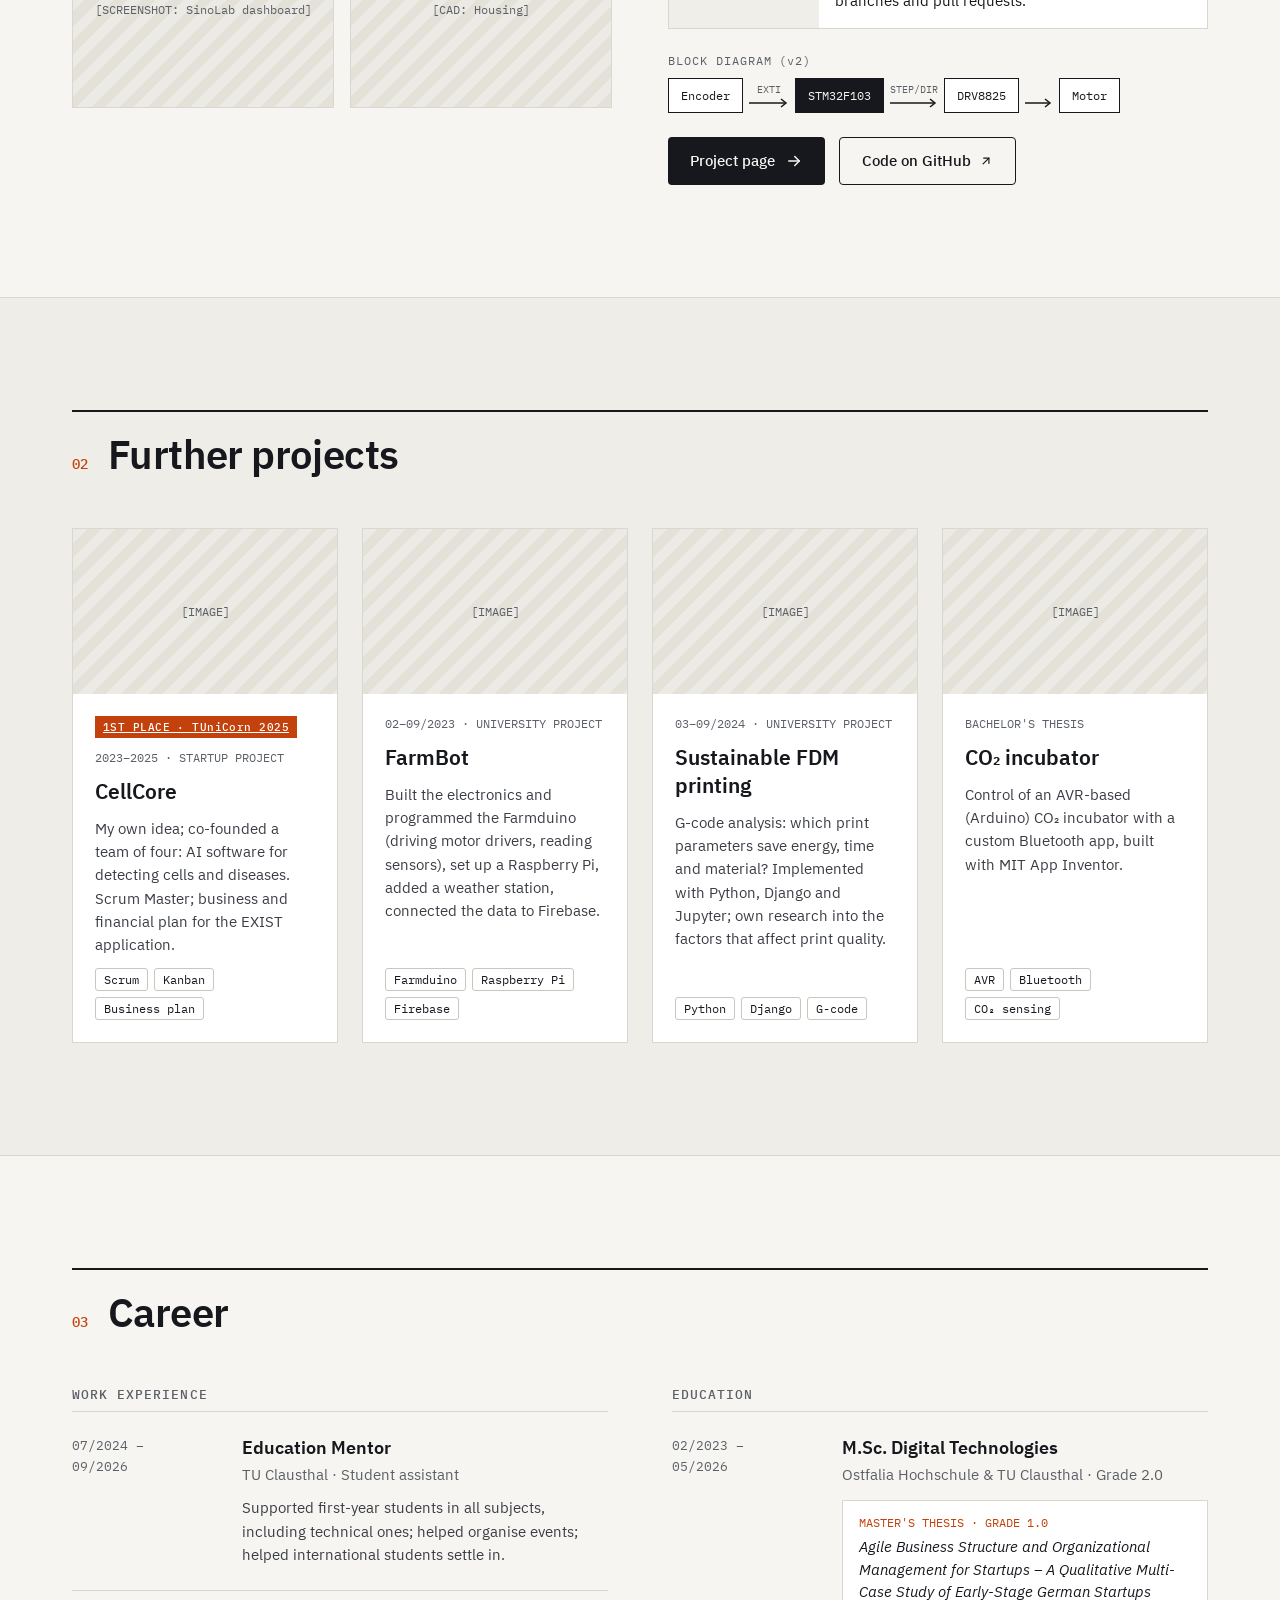
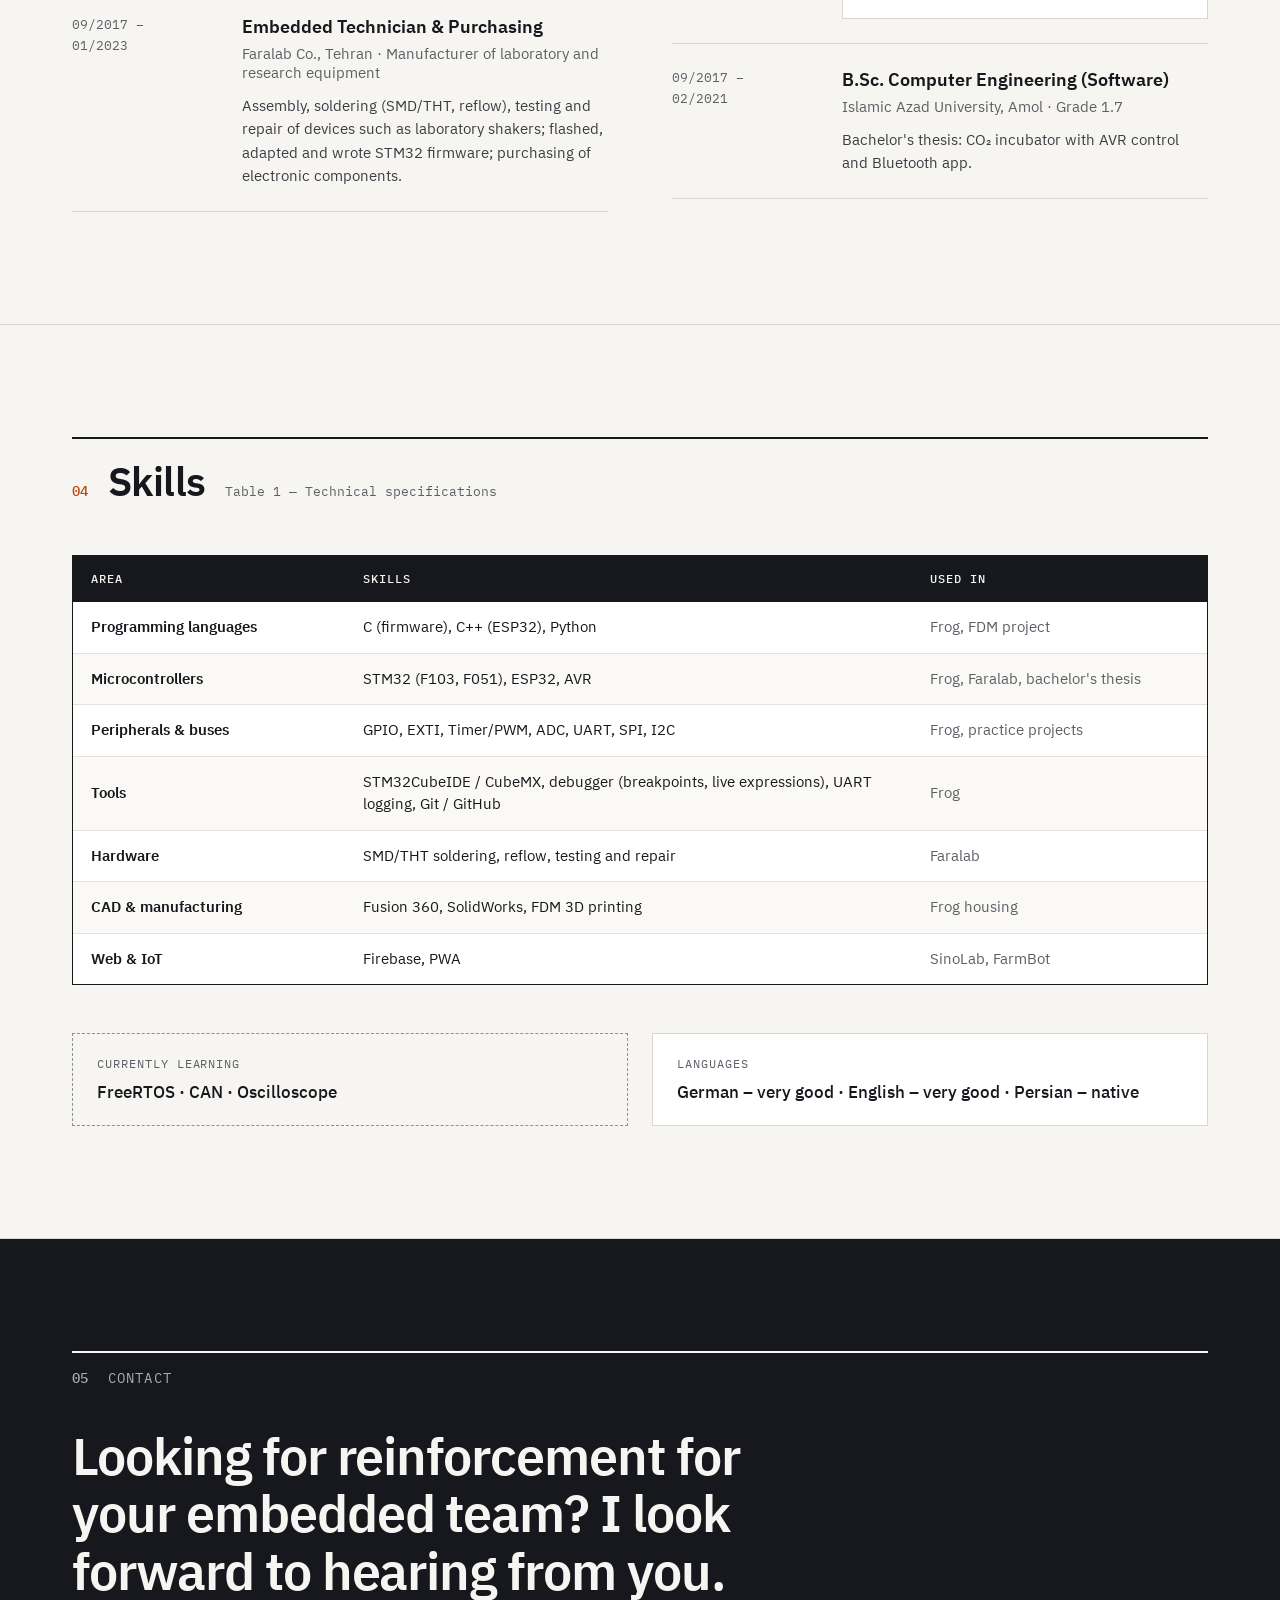
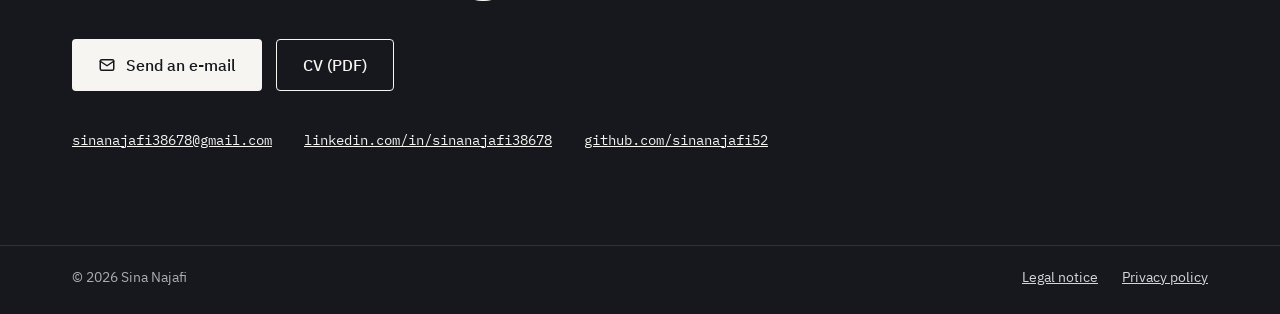
==== commit 31141be7: "Fill in career data, e-mail and project links from the CV" ====
--- a/en/index.html
+++ b/en/index.html
@@ -195,7 +195,7 @@
             Project page
             <svg aria-hidden="true" width="18" height="18" viewBox="0 0 24 24" fill="none" stroke="currentColor" stroke-width="2" stroke-linecap="round" stroke-linejoin="round"><path d="M5 12h14"/><path d="M13 6l6 6-6 6"/></svg>
           </a>
-          <a class="btn btn--outline btn--md" href="https://github.com/sinanajafi52">
+          <a class="btn btn--outline btn--md" href="https://github.com/sinanajafi52/Frog_STM32">
             Code on GitHub
             <svg aria-hidden="true" width="14" height="14" viewBox="0 0 24 24" fill="none" stroke="currentColor" stroke-width="2" stroke-linecap="round" stroke-linejoin="round"><path d="M7 17L17 7"/><path d="M8 7h9v9"/></svg>
           </a>
@@ -217,7 +217,7 @@
       <article class="card">
         <div class="placeholder card__img" role="img" aria-label="Placeholder for an image of CellCore">[IMAGE]</div>
         <div class="card__body">
-          <span class="badge">1ST PLACE · TUniCorn 2025</span>
+          <a class="badge" href="https://www.gruendung.tu-clausthal.de/veranstaltungen/tunicorn-ideenwettbewerb/rueckblick-tunicorn-2025" hreflang="de">1ST PLACE · TUniCorn 2025</a>
           <span class="card__meta">2023–2025 · STARTUP PROJECT</span>
           <h3 class="card__title">CellCore</h3>
           <p class="card__text">My own idea; co-founded a team of four: AI software for detecting cells and diseases. Scrum Master; business and financial plan for the EXIST application.</p>
@@ -298,7 +298,7 @@
         <div class="cv-entry">
           <span class="cv-entry__date">09/2017 –<br>01/2023</span>
           <div class="cv-entry__body">
-            <h4 class="cv-entry__title">[JOB TITLE]</h4>
+            <h4 class="cv-entry__title">Embedded Technician &amp; Purchasing</h4>
             <span class="cv-entry__org">Faralab Co., Tehran · Manufacturer of laboratory and research equipment</span>
             <p class="cv-entry__text">Assembly, soldering (SMD/THT, reflow), testing and repair of devices such as laboratory shakers; flashed, adapted and wrote STM32 firmware; purchasing of electronic components.</p>
           </div>
@@ -309,7 +309,7 @@
         <h3 class="cv-col__title">EDUCATION</h3>
 
         <div class="cv-entry">
-          <span class="cv-entry__date">[YEAR] –<br>2026</span>
+          <span class="cv-entry__date">02/2023 –<br>05/2026</span>
           <div class="cv-entry__body">
             <h4 class="cv-entry__title">M.Sc. Digital Technologies</h4>
             <span class="cv-entry__org">Ostfalia Hochschule &amp; TU Clausthal · Grade 2.0</span>
@@ -321,10 +321,10 @@
         </div>
 
         <div class="cv-entry">
-          <span class="cv-entry__date">[YEAR] –<br>[YEAR]</span>
+          <span class="cv-entry__date">09/2017 –<br>02/2021</span>
           <div class="cv-entry__body">
-            <h4 class="cv-entry__title">[BACHELOR'S PROGRAMME]</h4>
-            <span class="cv-entry__org">[UNIVERSITY] · Grade 1.7</span>
+            <h4 class="cv-entry__title">B.Sc. Computer Engineering (Software)</h4>
+            <span class="cv-entry__org">Islamic Azad University, Amol · Grade 1.7</span>
             <p class="cv-entry__text">Bachelor's thesis: CO₂ incubator with AVR control and Bluetooth app.</p>
           </div>
         </div>
@@ -415,8 +415,7 @@
     <h2 class="contact__title" id="h-contact">Looking for reinforcement for your embedded team? I look forward to hearing from you.</h2>
 
     <div class="btn-row">
-      <!-- TODO: replace "#" with "mailto:" + e-mail address once Sina provides it -->
-      <a class="btn btn--light btn--lg" href="#">
+      <a class="btn btn--light btn--lg" href="mailto:sinanajafi38678@gmail.com">
         <svg aria-hidden="true" width="18" height="18" viewBox="0 0 24 24" fill="none" stroke="currentColor" stroke-width="2" stroke-linecap="round" stroke-linejoin="round"><rect x="3" y="5" width="18" height="14" rx="2"/><path d="M3 7l9 6 9-6"/></svg>
         Send an e-mail
       </a>
@@ -424,7 +423,7 @@
     </div>
 
     <div class="contact__links">
-      <span>[E-MAIL ADDRESS]</span>
+      <a href="mailto:sinanajafi38678@gmail.com">sinanajafi38678@gmail.com</a>
       <a href="https://www.linkedin.com/in/sinanajafi38678">linkedin.com/in/sinanajafi38678</a>
       <a href="https://github.com/sinanajafi52">github.com/sinanajafi52</a>
     </div>
--- a/assets/css/style.css
+++ b/assets/css/style.css
@@ -169,6 +169,20 @@
   font-family: var(--font-mono);
   font-size: 13px;
   color: var(--muted);
+}
+
+/* Real photos that replace a placeholder keep the same size and crop to fit */
+img.feature__photo,
+img.feature__thumb,
+img.card__img,
+img.project-photo,
+img.gallery__item {
+  display: block;
+  box-sizing: border-box;
+  width: 100%;
+  height: auto;
+  padding: 0;
+  object-fit: cover;
 }
 
 /* Small label above content, e.g. "DATENBLATT · SN-01 · REV. 11/2026" */
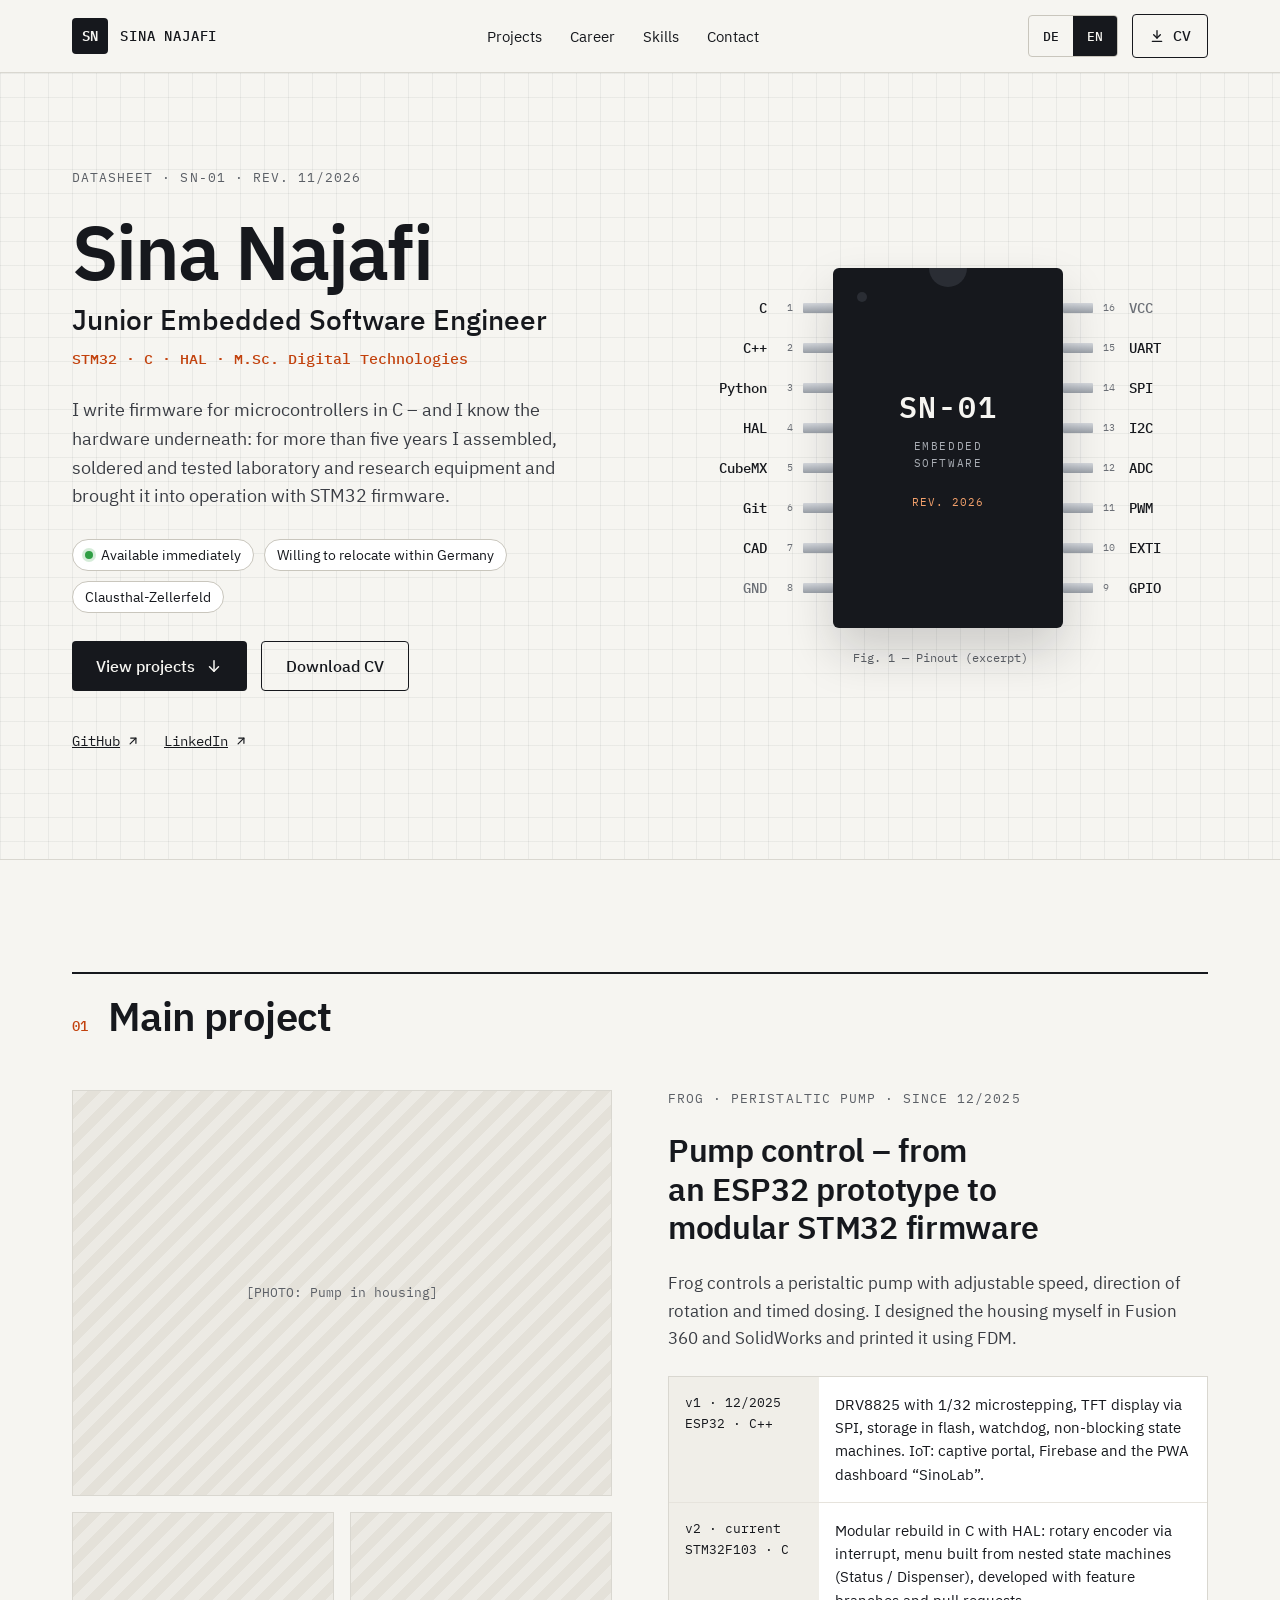
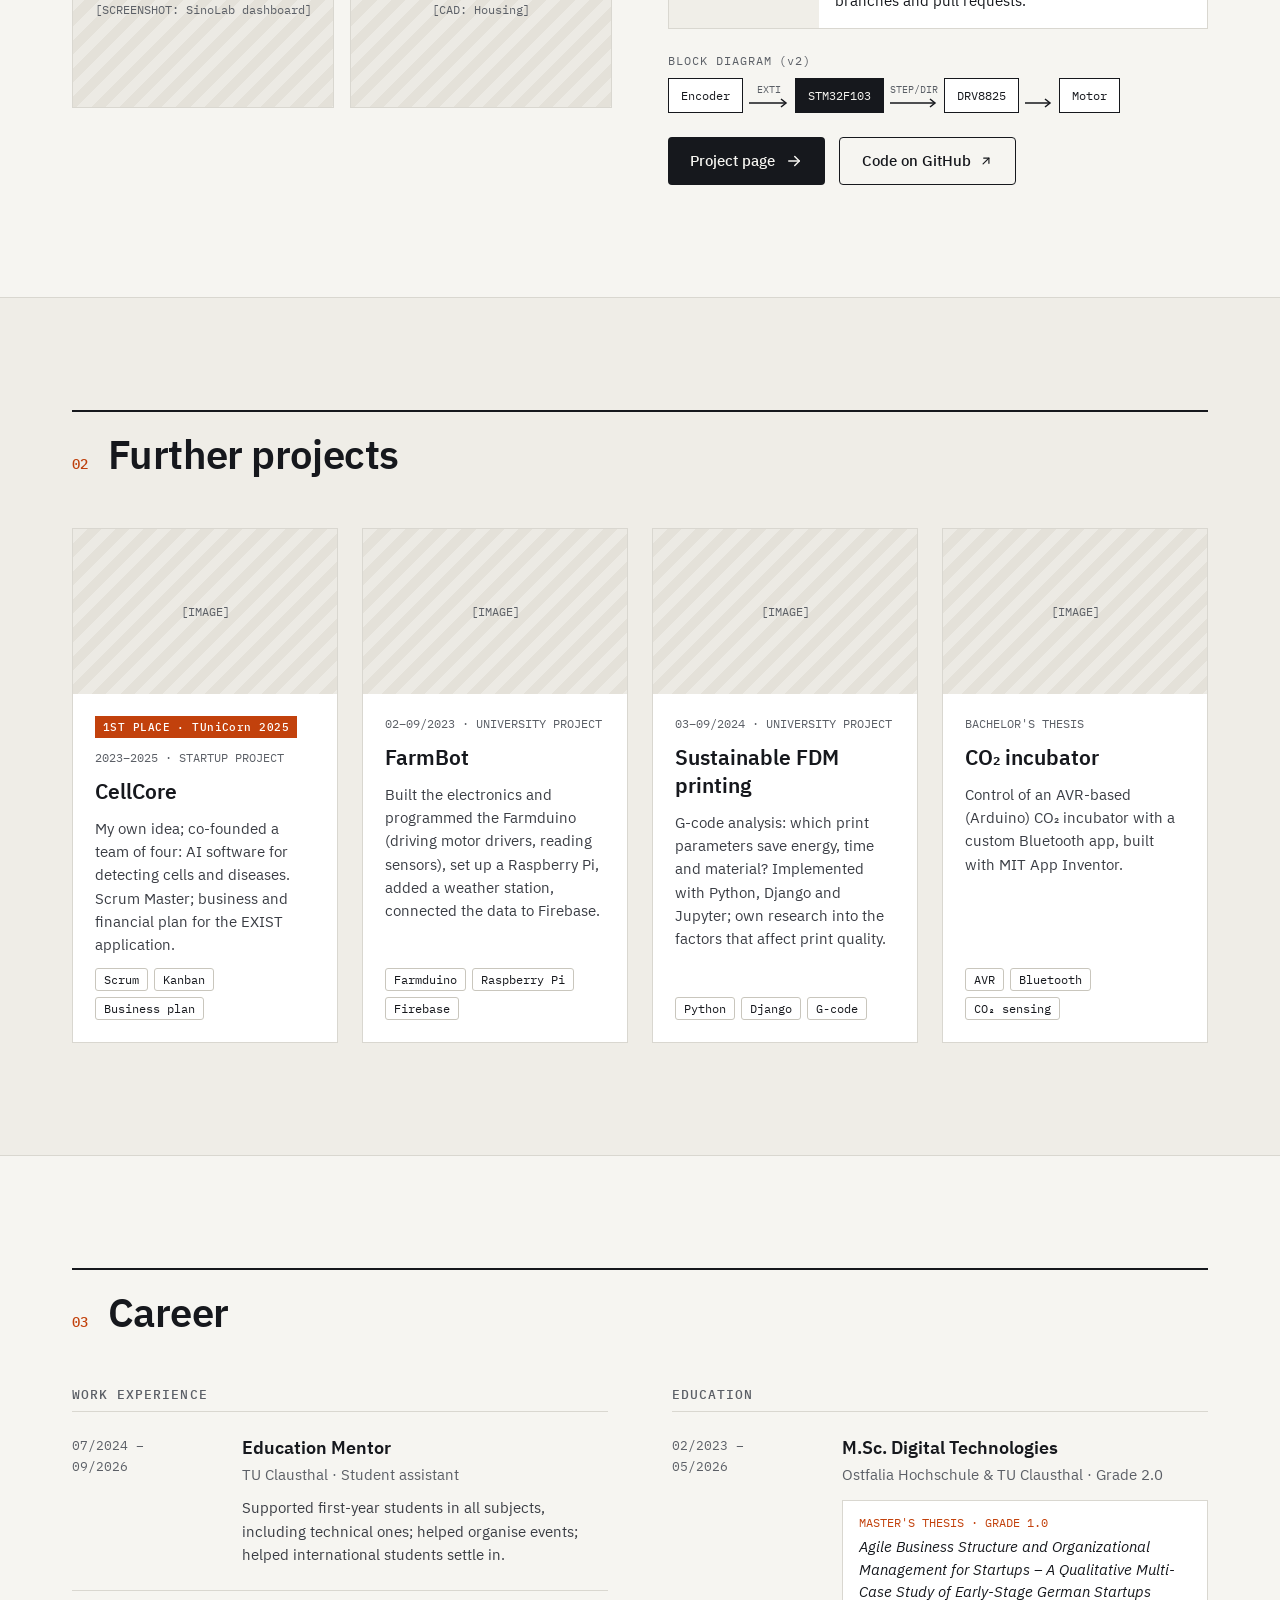
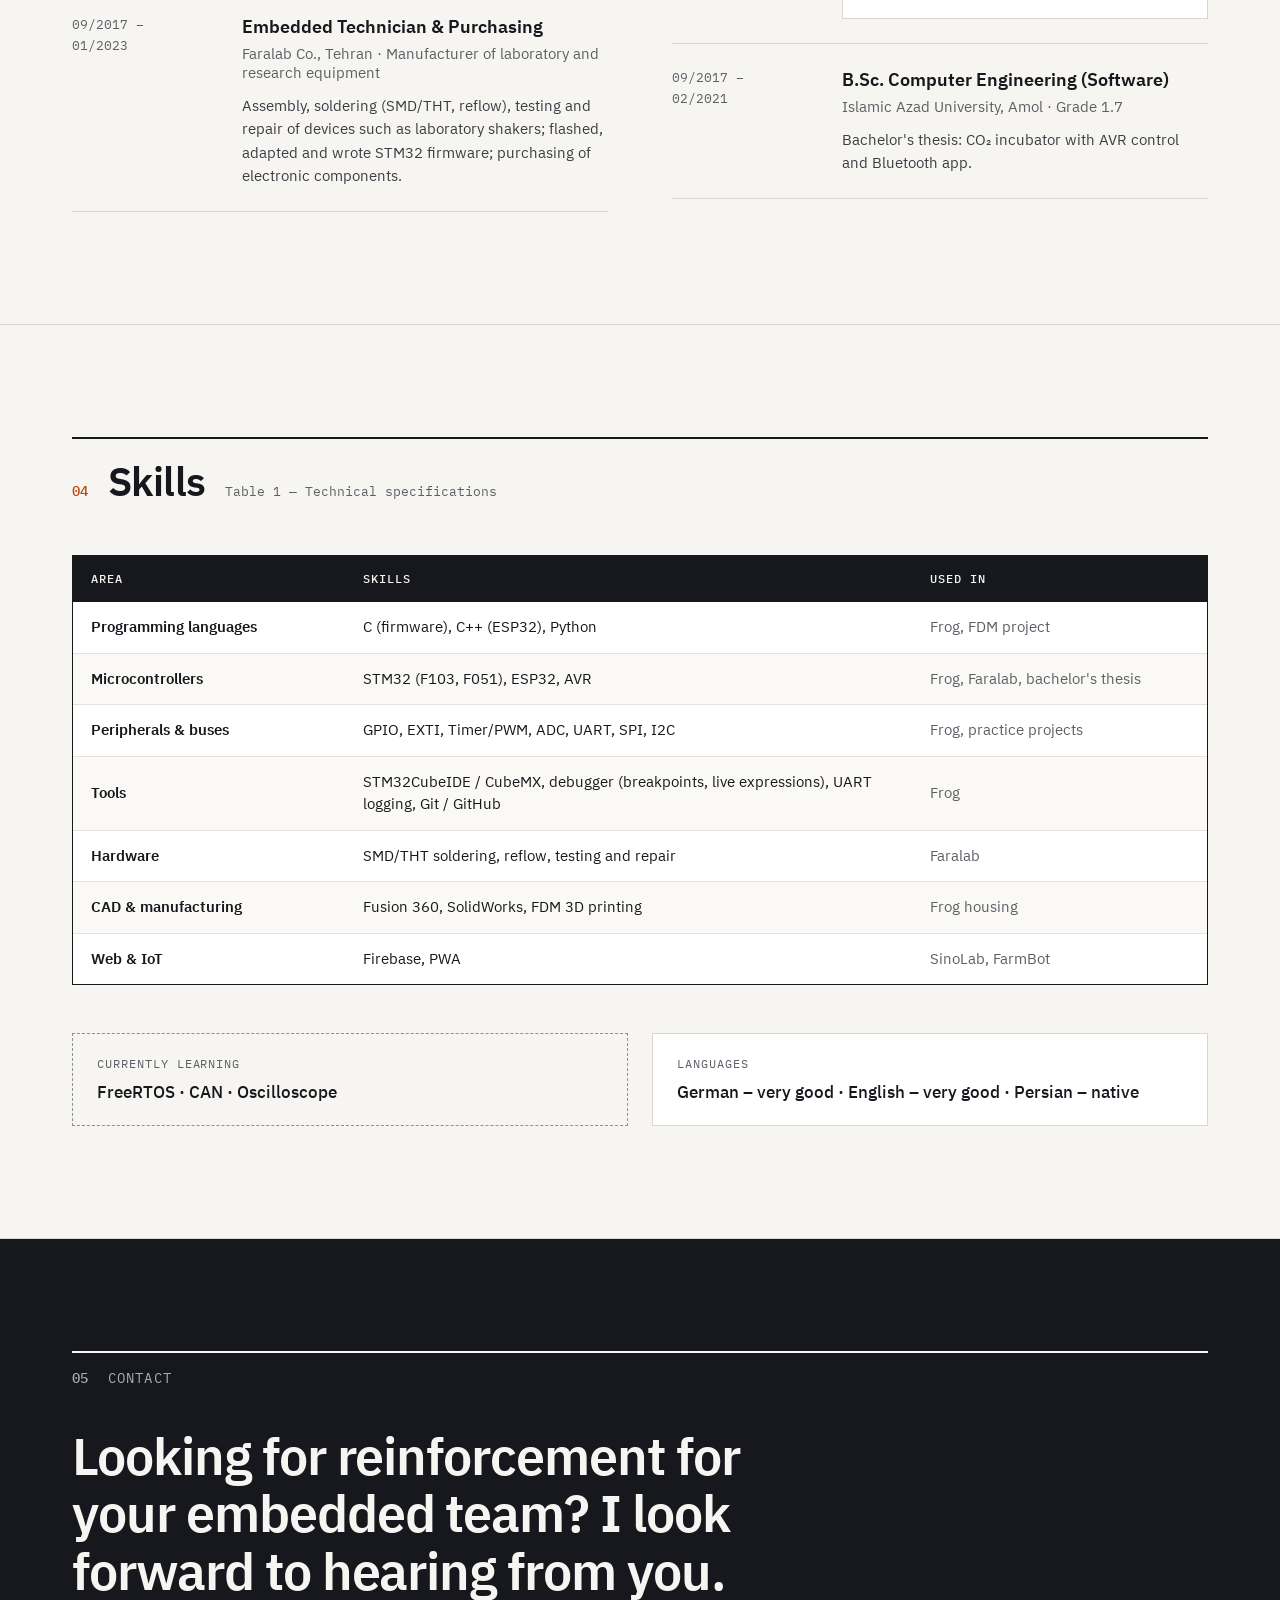
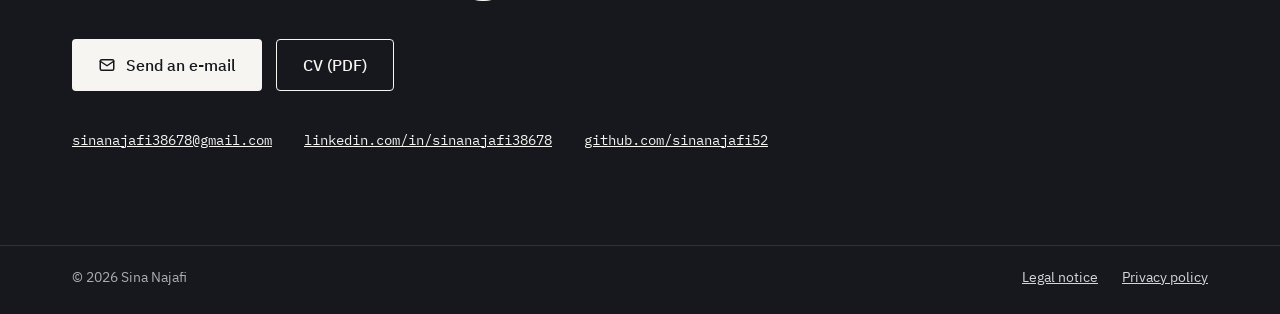
==== commit 5d09a9aa: "Give scroll regions unique names and make the block diagram keyboard-scrollable" ====
--- a/en/index.html
+++ b/en/index.html
@@ -343,7 +343,7 @@
     </div>
 
     <!-- tabindex lets keyboard users scroll the table sideways on phones -->
-    <div class="table-wrap" role="region" aria-labelledby="h-skills" tabindex="0">
+    <div class="table-wrap" role="region" aria-label="Table 1 — Technical specifications" tabindex="0">
       <table class="data-table skills-table">
         <thead>
           <tr>
--- a/assets/css/style.css
+++ b/assets/css/style.css
@@ -57,6 +57,7 @@
   --line:    #D9D7D0;  /* hairlines */
   --line-2:  #C9C6BD;  /* tag / chip borders */
   --accent:  #C2410C;  /* section numbers, award badge, mono subline */
+  --accent-on-surface: #BE3F0B;  /* accent on --surface: a touch darker for 4.5:1 contrast */
   --led:     #2F9E44;  /* "available" status dot */
 
   /* Extra shades used in single places of the reference design */
@@ -531,6 +532,8 @@
   font-weight: 500;
   color: var(--accent);
 }
+.section--alt .section-head__num,
+.psection--alt .section-head__num { color: var(--accent-on-surface); }
 .section-head__title {
   font-size: 40px;
   font-weight: 600;
@@ -655,6 +658,14 @@
   font-size: 11px;
   font-weight: 500;
   letter-spacing: 0.04em;
+}
+/* The award badge links to the TUniCorn page */
+a.badge { position: relative; text-decoration: none; }
+a.badge:hover { color: var(--white); text-decoration: underline; }
+a.badge::after {          /* invisible, makes the tap area 44px high */
+  content: "";
+  position: absolute;
+  inset: -11px -4px;
 }
 .card__meta { font-family: var(--font-mono); font-size: 12px; color: var(--muted); }
 .card__title { font-size: 21px; font-weight: 600; }
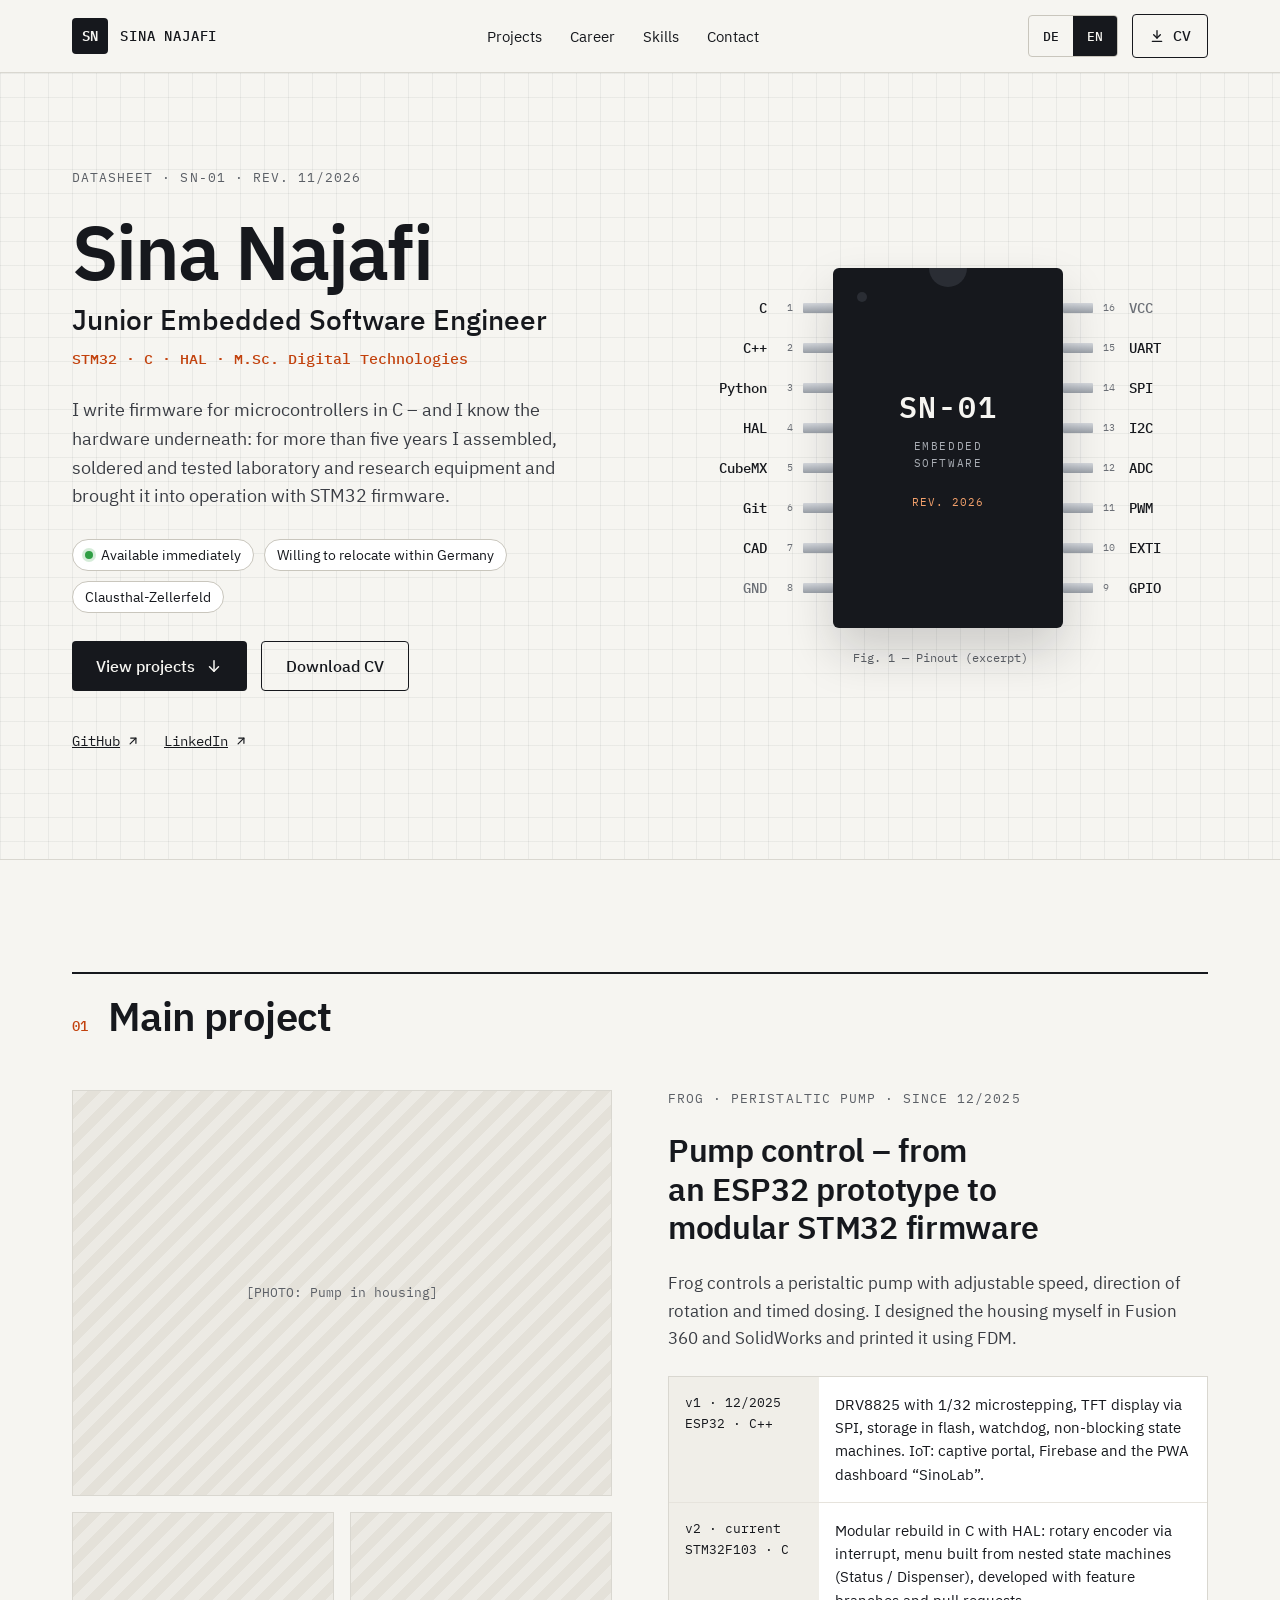
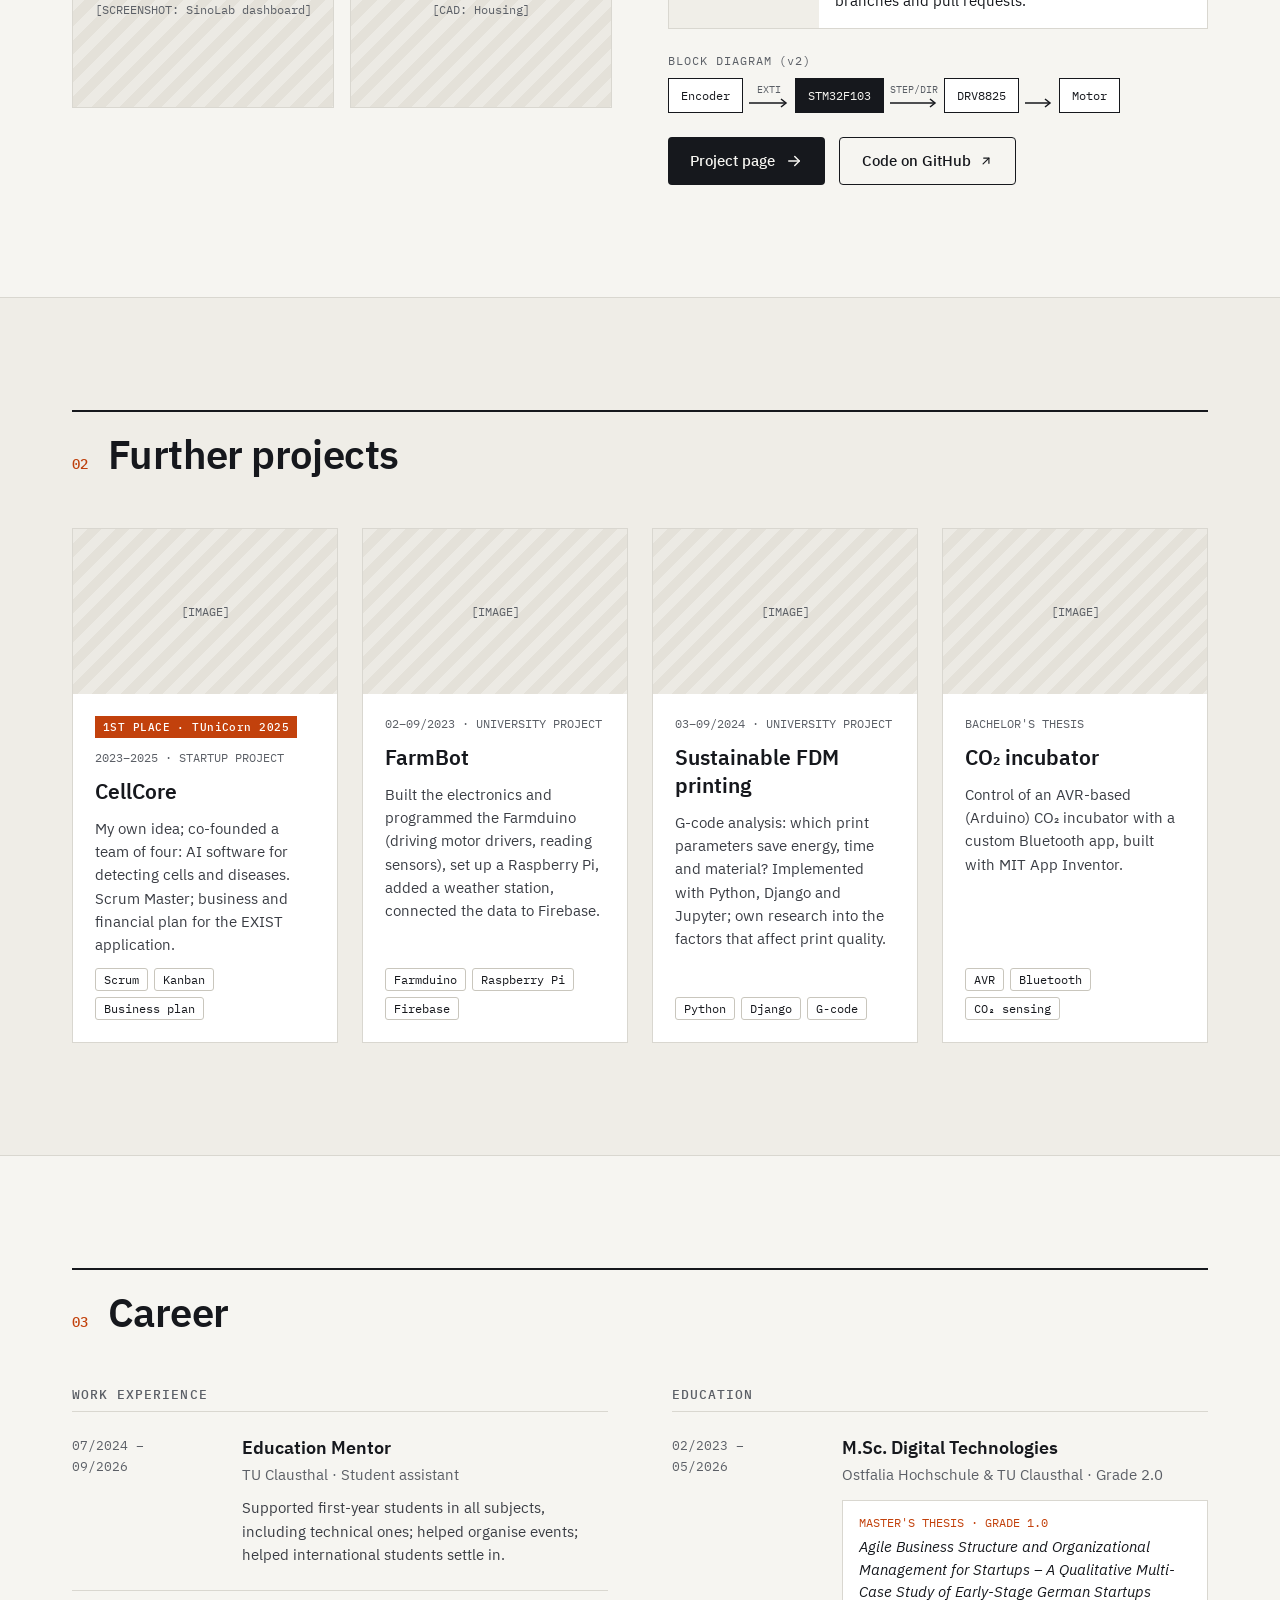
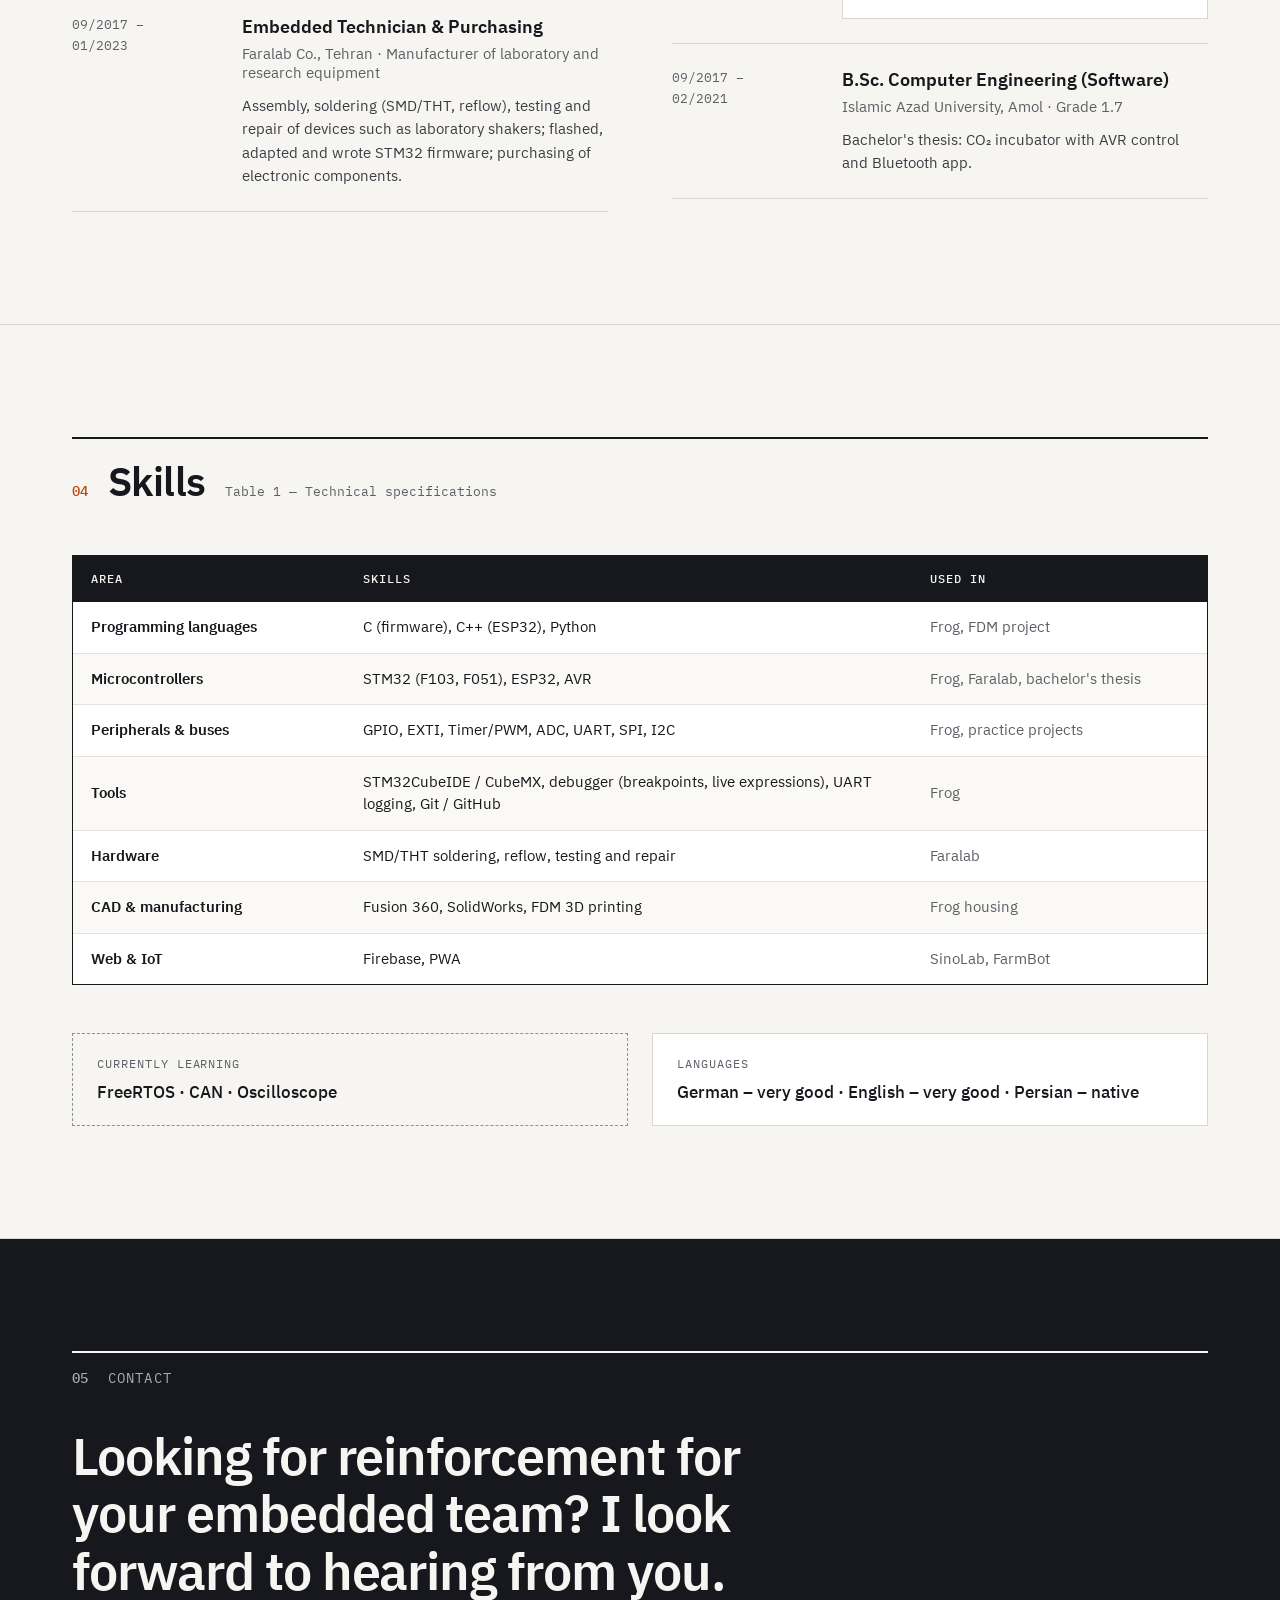
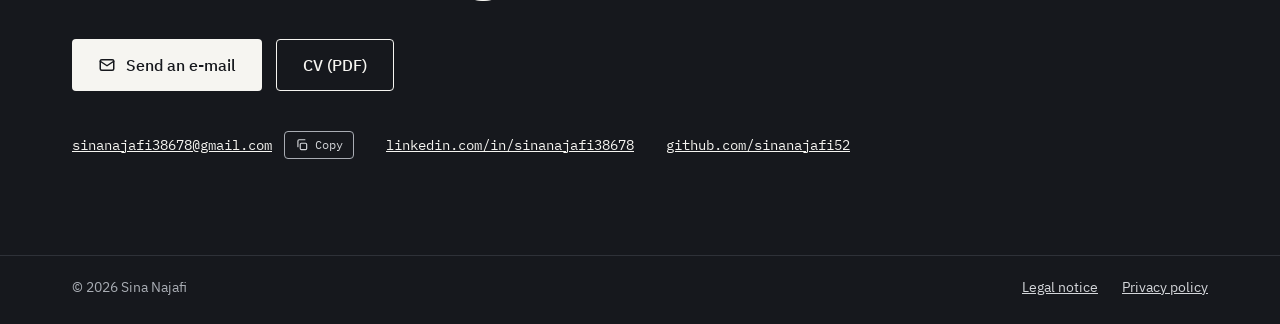
==== commit a35baa6a: "Pre-fill e-mail subject and add copy-address button markup" ====
--- a/en/index.html
+++ b/en/index.html
@@ -415,7 +415,7 @@
     <h2 class="contact__title" id="h-contact">Looking for reinforcement for your embedded team? I look forward to hearing from you.</h2>
 
     <div class="btn-row">
-      <a class="btn btn--light btn--lg" href="mailto:sinanajafi38678@gmail.com">
+      <a class="btn btn--light btn--lg" href="mailto:sinanajafi38678@gmail.com?subject=Enquiry%20via%20your%20website">
         <svg aria-hidden="true" width="18" height="18" viewBox="0 0 24 24" fill="none" stroke="currentColor" stroke-width="2" stroke-linecap="round" stroke-linejoin="round"><rect x="3" y="5" width="18" height="14" rx="2"/><path d="M3 7l9 6 9-6"/></svg>
         Send an e-mail
       </a>
@@ -423,7 +423,11 @@
     </div>
 
     <div class="contact__links">
-      <a href="mailto:sinanajafi38678@gmail.com">sinanajafi38678@gmail.com</a>
+      <span class="contact__email">
+        <a href="mailto:sinanajafi38678@gmail.com?subject=Enquiry%20via%20your%20website">sinanajafi38678@gmail.com</a>
+        <!-- Shown by main.js: copies the address for visitors without an e-mail program -->
+        <button class="copy-btn" type="button" data-copy="sinanajafi38678@gmail.com" data-label-done="Copied" hidden><svg aria-hidden="true" width="14" height="14" viewBox="0 0 24 24" fill="none" stroke="currentColor" stroke-width="2" stroke-linecap="round" stroke-linejoin="round"><rect x="9" y="9" width="11" height="11" rx="2"/><path d="M5 15V5a2 2 0 0 1 2-2h10"/></svg><span class="copy-btn__text" aria-live="polite">Copy</span></button>
+      </span>
       <a href="https://www.linkedin.com/in/sinanajafi38678">linkedin.com/in/sinanajafi38678</a>
       <a href="https://github.com/sinanajafi52">github.com/sinanajafi52</a>
     </div>
--- a/assets/css/style.css
+++ b/assets/css/style.css
@@ -819,6 +819,7 @@
 .contact__links {
   display: flex;
   flex-wrap: wrap;
+  align-items: center;
   gap: 32px;
   font-family: var(--font-mono);
   font-size: 14px;
@@ -826,6 +827,31 @@
 }
 .contact__links a,
 .contact__links a:hover { color: var(--paper); }
+
+/* E-mail address + "Kopieren" button */
+.contact__email { display: inline-flex; align-items: center; gap: 12px; }
+.copy-btn {
+  position: relative;
+  display: inline-flex;
+  align-items: center;
+  gap: 6px;
+  height: 28px;
+  padding: 0 10px;
+  border: 1px solid var(--on-dark-2);
+  border-radius: var(--radius);
+  background: transparent;
+  color: var(--on-dark-link);
+  font-family: var(--font-mono);
+  font-size: 12px;
+  cursor: pointer;
+}
+.copy-btn::after {         /* invisible, makes the tap area 44px high */
+  content: "";
+  position: absolute;
+  inset: -8px -2px;
+}
+.copy-btn:hover { border-color: var(--paper); color: var(--paper); }
+.copy-btn[hidden] { display: none; }
 
 .site-footer { background: var(--ink); border-top: 1px solid var(--dark-line); }
 .site-footer__inner {
